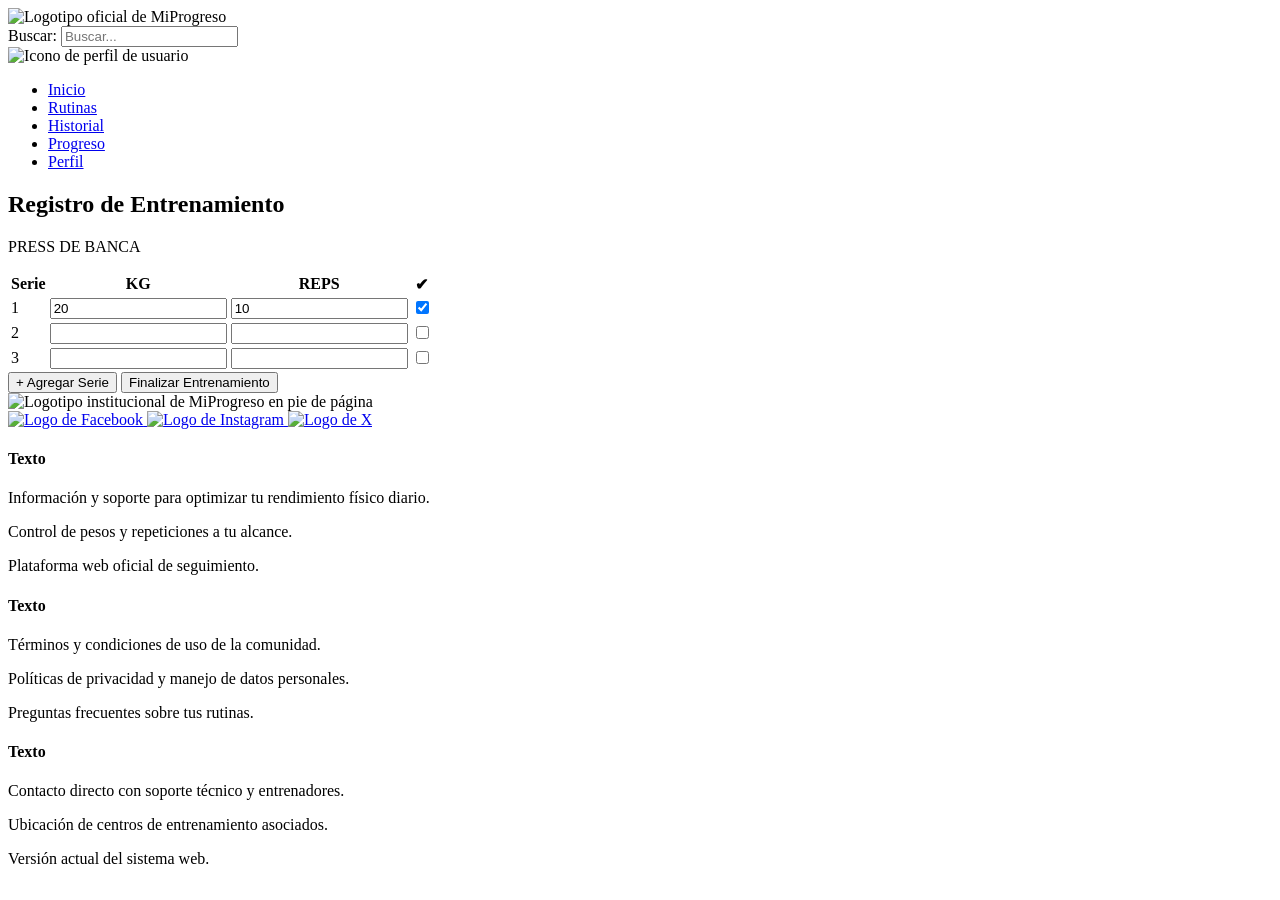
==== pages/entrenar.html @ 4808e012 "Implementación de la pantalla entrenar y correccion de conección de paginas" ====
<!DOCTYPE html>
<html lang="es">
<head>
    <meta charset="UTF-8">
    <meta name="viewport" content="width=device-width, initial-scale=1.0">
    <title>MiProgreso - Registro</title>
</head>
<body>

    <header>
        <div class="logo">
            <img src="../img/logo-miprogreso.png" alt="Logotipo oficial de MiProgreso">
        </div>

        <div class="search-box">
            <label for="input-buscar">Buscar:</label>
            <input type="search" id="input-buscar" name="busqueda" placeholder="Buscar...">
        </div>

        <div class="user-profile">
            <img src="../img/user-icon.png" alt="Icono de perfil de usuario" aria-label="Menú de usuario">
        </div>
    </header>

    <nav>
        <ul>
            <li><a href="../index.html">Inicio</a></li>
            <li><a href="rutinas.html">Rutinas</a></li>
            <li><a href="historial.html">Historial</a></li>
            <li><a href="progreso.html">Progreso</a></li>
            <li><a href="perfil.html">Perfil</a></li>
        </ul>
    </nav>

    <main>

        <section class="registro-entrenamiento">

            <article>
                <h2>Registro de Entrenamiento</h2>
                <p>PRESS DE BANCA</p>
            </article>

        </section>

        <section class="tabla-registro">

            <table>

                <thead>

                    <tr>
                        <th>Serie</th>
                        <th>KG</th>
                        <th>REPS</th>
                        <th>✔</th>
                    </tr>

                </thead>

                <tbody>

                    <tr>
                        <td>1</td>
                        <td><input type="number" id="kg1" name="kg1" value="20"></td>
                        <td><input type="number" id="rep1" name="rep1" value="10"></td>
                        <td><input type="checkbox" id="serie1" name="serie1" checked></td>
                    </tr>

                    <tr>
                        <td>2</td>
                        <td><input type="number" id="kg2" name="kg2"></td>
                        <td><input type="number" id="rep2" name="rep2"></td>
                        <td><input type="checkbox" id="serie2" name="serie2"></td>
                    </tr>

                    <tr>
                        <td>3</td>
                        <td><input type="number" id="kg3" name="kg3"></td>
                        <td><input type="number" id="rep3" name="rep3"></td>
                        <td><input type="checkbox" id="serie3" name="serie3"></td>
                    </tr>

                </tbody>

            </table>

        </section>

        <section class="acciones-registro">

            <button type="button">
                + Agregar Serie
            </button>

            <button type="submit">
                Finalizar Entrenamiento
            </button>

        </section>

    </main>

    <footer>

        <div class="footer-brand">

            <img src="../img/logo-miprogreso.png" alt="Logotipo institucional de MiProgreso en pie de página">

            <div class="social-links">

                <a href="https://facebook.com" aria-label="Visítanos en Facebook">
                    <img src="../img/facebook-icon.png" alt="Logo de Facebook">
                </a>

                <a href="https://instagram.com" aria-label="Visítanos en Instagram">
                    <img src="../img/instagram-icon.png" alt="Logo de Instagram">
                </a>

                <a href="https://x.com" aria-label="Visítanos en X">
                    <img src="../img/x-icon.png" alt="Logo de X">
                </a>

            </div>

        </div>

        <div class="footer-columns">

            <article class="columna-texto">
                <h4>Texto</h4>
                <p>Información y soporte para optimizar tu rendimiento físico diario.</p>
                <p>Control de pesos y repeticiones a tu alcance.</p>
                <p>Plataforma web oficial de seguimiento.</p>
            </article>

            <article class="columna-texto">
                <h4>Texto</h4>
                <p>Términos y condiciones de uso de la comunidad.</p>
                <p>Políticas de privacidad y manejo de datos personales.</p>
                <p>Preguntas frecuentes sobre tus rutinas.</p>
            </article>

            <article class="columna-texto">
                <h4>Texto</h4>
                <p>Contacto directo con soporte técnico y entrenadores.</p>
                <p>Ubicación de centros de entrenamiento asociados.</p>
                <p>Versión actual del sistema web.</p>
            </article>

        </div>

    </footer>

</body>
</html>
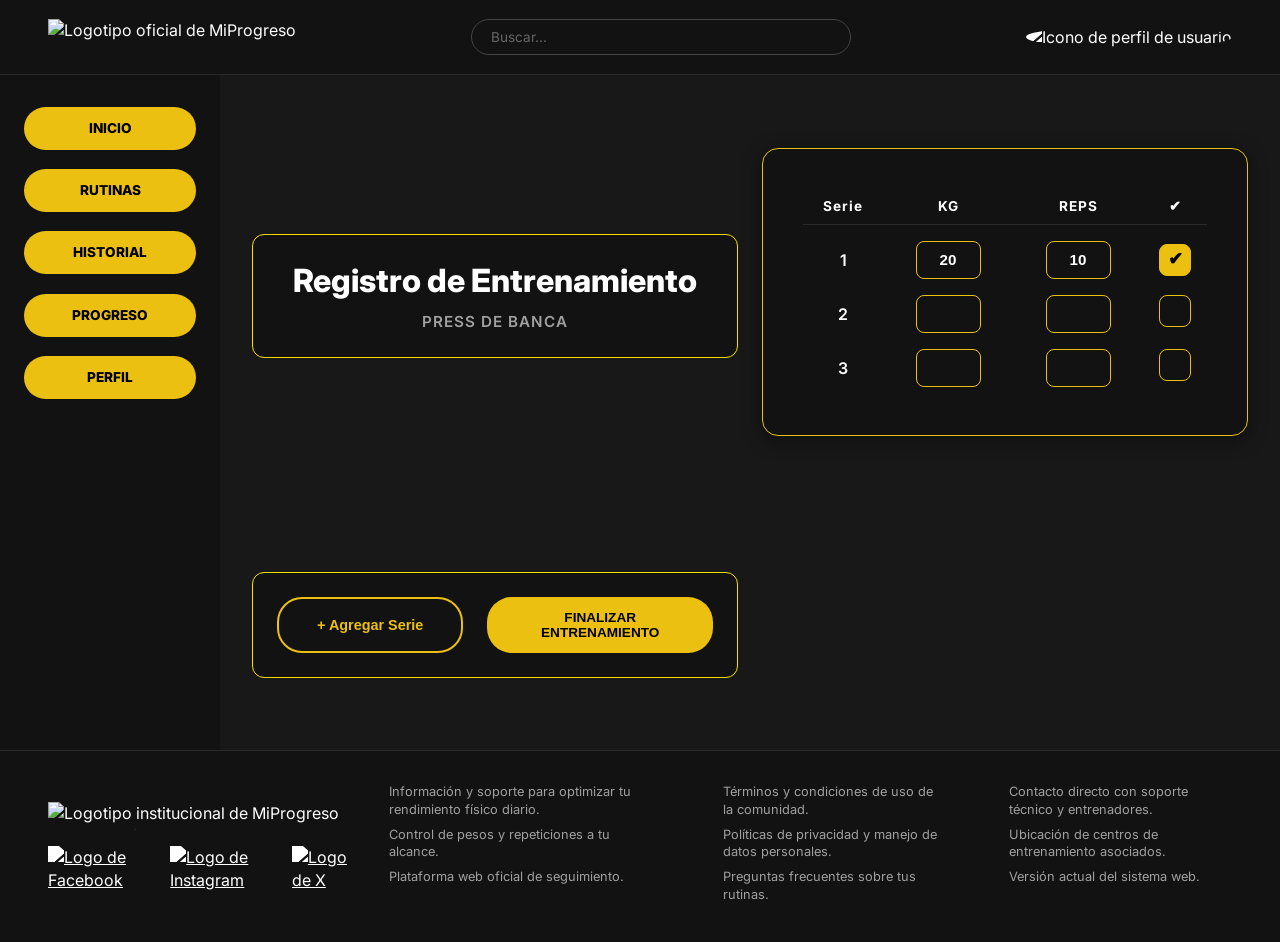
==== commit 0af06884: "commit de MathiasM" ====
--- a/pages/entrenar.html
+++ b/pages/entrenar.html
@@ -4,6 +4,14 @@
     <meta charset="UTF-8">
     <meta name="viewport" content="width=device-width, initial-scale=1.0">
     <title>MiProgreso - Registro</title>
+
+    <!-- Fuentes -->
+    <link rel="preconnect" href="https://fonts.googleapis.com">
+    <link rel="preconnect" href="https://fonts.gstatic.com" crossorigin>
+    <link href="https://fonts.googleapis.com/css2?family=Inter:wght@400;600;700;800&display=swap" rel="stylesheet">
+
+    <!-- HOJA DE ESTILOS -->
+    <link rel="stylesheet" href="../css/styles.css">
 </head>
 <body>
 
@@ -25,8 +33,8 @@
     <nav>
         <ul>
             <li><a href="../index.html">Inicio</a></li>
-            <li><a href="rutinas.html">Rutinas</a></li>
-            <li><a href="historial.html">Historial</a></li>
+            <li><a href="#">Rutinas</a></li>
+            <li><a href="#">Historial</a></li>
             <li><a href="progreso.html">Progreso</a></li>
             <li><a href="perfil.html">Perfil</a></li>
         </ul>
--- a/css/styles.css
+++ b/css/styles.css
@@ -0,0 +1,1110 @@
+/* ==========================================================================
+   1. VARIABLES DE TEMA Y DISEÑO
+   ========================================================================== */
+:root {
+  --color-primary: #FFD200;       /* Botones e highlights */
+  --color-primary-hover: #E6C200; /* Hover de botones */
+  --color-bg-main: #121212;      /* Fondo principal (.main-content) */
+  --color-bg-surface: #1E1E1E;   /* Navbar, Sidebar, Footer y Tarjetas */
+  --color-border: #444444;
+  --color-text-1: #000000;
+  --color-text-2: #FFFFFF;
+  --color-text-3: #A0A0A0;
+  --color-text-muted: #888888;
+  --font-family: 'Inter', system-ui, -apple-system, sans-serif;
+  --radius-sm: 8px;
+  --radius-md: 16px;
+  --radius-lg: 20px;
+}
+
+/* ==========================================================================
+   2. ESTILOS GENERALES Y REUTILIZABLES
+   ========================================================================== */
+* {
+  box-sizing: border-box;
+  margin: 0;
+  padding: 0;
+}
+
+body {
+  font-family: var(--font-family);
+  background-color: var(--color-bg-surface); /* #1E1E1E */
+  color: var(--color-text-2);
+  line-height: 1.4;
+  min-height: 100vh;
+}
+
+/* Accesibilidad */
+.sr-only {
+  position: absolute;
+  width: 1px;
+  height: 1px;
+  padding: 0;
+  margin: -1px;
+  overflow: hidden;
+  clip: rect(0, 0, 0, 0);
+  border: 0;
+}
+
+/* Contenedores Principales */
+.app-container {
+  padding: 0 2.5rem 2.5rem 2.5rem;
+  background-color: var(--color-bg-surface); /* #1E1E1E */
+}
+
+.main-content {
+  background-color: var(--color-bg-main); /* #121212 */
+  border-radius: var(--radius-lg);
+  padding: 2.5rem;
+}
+
+/* Encabezado General (Navbar) */
+.main-header {
+  background-color: var(--color-bg-surface); /* #1E1E1E */
+  padding: 1.2rem 2.5rem;
+}
+
+.logo img {
+  height: 38px;
+  width: auto;
+}
+
+.user-profile img {
+  width: 38px;
+  height: 38px;
+  border-radius: 50%;
+  cursor: pointer;
+  object-fit: cover;
+}
+
+/* Navegación Lateral (Sidebar) */
+.main-nav {
+  width: 180px;
+  background-color: var(--color-bg-surface); /* #1E1E1E */
+}
+
+.main-nav ul {
+  list-style: none;
+}
+
+.nav-btn {
+  width: 100%;
+  padding: 0.75rem 1rem;
+  background-color: var(--color-primary); /* #FFD200 */
+  color: var(--color-text-1);
+  border: none;
+  border-radius: var(--radius-md);
+  font-weight: 800;
+  text-decoration: none;
+  font-size: 0.9rem;
+}
+
+.nav-icon {
+  width: 22px;
+  height: 22px;
+  object-fit: contain;
+}
+
+/* Buscadores */
+.search-box input,
+.search-ejercicio input {
+  width: 100%;
+  background-color: var(--color-bg-main); /* #121212 */
+  border: 1px solid var(--color-border);
+  color: var(--color-text-2);
+  padding: 0.6rem 1.2rem;
+  border-radius: 50px;
+  outline: none;
+  font-family: var(--font-family);
+}
+
+.search-box input {
+  width: 300px;
+}
+
+.search-ejercicio {
+  width: 100%;
+  max-width: 320px;
+}
+
+/* Botones Reutilizables */
+.btn-comenzar,
+.btn-nueva-rutina {
+  background-color: var(--color-primary); /* #FFD200 */
+  color: var(--color-text-1);
+  border: none;
+  font-weight: 700;
+  cursor: pointer;
+  transition: background-color 0.2s ease;
+}
+
+.btn-comenzar {
+  width: 100%;
+  padding: 14px;
+  border-radius: var(--radius-sm);
+  font-size: 1rem;
+  margin-top: 10px;
+}
+
+.btn-nueva-rutina {
+  padding: 10px 22px;
+  border-radius: 20px;
+  font-size: 0.95rem;
+}
+
+.btn-comenzar:hover,
+.btn-nueva-rutina:hover {
+  background-color: var(--color-primary-hover);
+}
+
+/* Tarjetas Globales (Sin bordes) */
+.tarjeta {
+  border-radius: var(--radius-md);
+  background-color: var(--color-bg-surface); /* #1E1E1E */
+  border: none;
+  text-align: center;
+  padding: 2.5rem 1.5rem;
+}
+
+.tarjeta a {
+  text-decoration: none;
+  color: var(--color-text-2);
+}
+
+.tarjeta h3 {
+  font-size: 1.4rem;
+  font-weight: 800;
+  letter-spacing: 0.5px;
+}
+
+.tarjeta img {
+  width: 70px;
+  height: 70px;
+  object-fit: contain;
+}
+
+.tarjeta-activa {
+  background-color: var(--color-primary);
+}
+
+.tarjeta-activa a {
+  color: var(--color-text-1);
+}
+
+/* Pie de Página (Footer) */
+footer {
+  background-color: var(--color-bg-surface); /* #1E1E1E */
+  padding: 2rem 2.5rem;
+}
+
+.footer-brand img {
+  height: 32px;
+  width: auto;
+}
+
+.social-links img {
+  height: 28px;
+  width: auto;
+}
+
+.columna-texto p {
+  color: var(--color-text-3);
+  font-size: 0.95rem;
+  margin-bottom: 0.4rem;
+}
+
+
+/* ==========================================================================
+   3. ESTILOS ESPECÍFICOS POR PÁGINA
+   ========================================================================== */
+
+/* --- DASHBOARD --- */
+.banner-bienvenida {
+  background: linear-gradient(90deg, #424242 0%, #2B2B2B 100%);
+  border-radius: var(--radius-md);
+  padding: 2rem 3rem;
+  border: none;
+  overflow: hidden;
+}
+
+.banner-texto h2 {
+  font-size: 2.2rem;
+  font-weight: 800;
+  text-align: center;
+}
+
+.banner-texto .highlight,
+.tarjeta-historial .highlight,
+.login-link a {
+  color: var(--color-primary);
+}
+
+.banner-texto p {
+  font-size: 1.8rem;
+  font-weight: 700;
+  margin-top: 0.3rem;
+  text-align: center;
+}
+
+.banner-imagen img {
+  height: 150px;
+  width: auto;
+  object-fit: contain;
+}
+
+/* --- HISTORIAL --- */
+.content-header h1 {
+  font-size: 2rem;
+  font-weight: 800;
+  letter-spacing: 1px;
+}
+
+.tarjeta-historial {
+  background-color: var(--color-bg-surface); /* #1E1E1E */
+  border: none;
+  border-radius: var(--radius-md);
+  padding: 1.2rem 2rem;
+  text-align: center;
+}
+
+.tarjeta-historial .columna-dato:not(:last-child) {
+  border-right: 1px solid var(--color-border);
+}
+
+.tarjeta-historial span:first-child {
+  font-size: 0.85rem;
+  color: var(--color-text-3);
+  font-weight: 600;
+}
+
+.tarjeta-historial span:last-child {
+  font-size: 1.1rem;
+  font-weight: 800;
+}
+
+/* --- RUTINAS --- */
+.tarjeta-rutina {
+  background-color: var(--color-bg-surface); /* #1E1E1E */
+  border-radius: 12px;
+  padding: 20px;
+  border: none;
+  box-shadow: none;
+}
+
+.rutina-imagen {
+  width: 90px;
+  height: 110px;
+}
+
+.rutina-imagen img {
+  max-width: 100%;
+  max-height: 100%;
+  object-fit: contain;
+}
+
+.rutina-info h2 {
+  font-size: 1.4rem;
+  color: var(--color-text-2);
+  margin-bottom: 6px;
+  font-weight: 700;
+}
+
+.rutina-info p {
+  font-size: 0.85rem;
+  color: #B0B0B0;
+  margin-bottom: 4px;
+}
+
+/* --- REGISTRO / AUTENTICACIÓN --- */
+.registro-page {
+  background-color: var(--color-bg-surface);
+  min-height: 100vh;
+}
+
+.auth-container {
+  background-color: var(--color-bg-surface);
+  width: 900px;
+  height: 600px;
+  border-radius: 10px;
+  overflow: hidden;
+}
+
+.auth-visual {
+  background: url('../img/login.png') center/cover no-repeat;
+  padding: 40px;
+}
+
+.logo-auth {
+  width: 180px;
+}
+
+.auth-form {
+  padding: 50px 60px;
+  color: var(--color-text-2);
+}
+
+.auth-form h1 {
+  font-size: 2rem;
+  margin-bottom: 25px;
+  font-weight: 700;
+}
+
+.auth-form input {
+  width: 100%;
+  padding: 14px;
+  margin-bottom: 12px;
+  background: transparent;
+  border: 1px solid var(--color-border);
+  border-radius: var(--radius-sm);
+  color: var(--color-text-2);
+  font-size: 0.95rem;
+}
+
+.auth-form input::placeholder {
+  color: var(--color-text-muted);
+}
+
+.login-link {
+  margin-top: 15px;
+  font-size: 0.9rem;
+  color: #CCCCCC;
+}
+
+.login-link a {
+  text-decoration: none;
+}
+
+.social-divider {
+  margin: 20px 0;
+  text-align: center;
+  color: var(--color-text-muted);
+  font-size: 0.85rem;
+}
+
+.social-icons {
+  text-align: center;
+  margin-bottom: 15px;
+}
+
+.social-icons img {
+  max-width: 120px;
+}
+
+.terms {
+  font-size: 0.7rem;
+  color: var(--color-text-muted);
+  text-align: center;
+  line-height: 1.2;
+}
+
+/* ==========================================================================
+  Header, Layout Principal y Sidebar (Flexbox)
+   ========================================================================== */
+
+/* Header general alineado en fila */
+.main-header {
+  display: flex;
+  justify-content: space-between;
+  align-items: center;
+  gap: 1.5rem;
+}
+
+/* Contenedor principal que une Sidebar + Contenido */
+.app-container {
+  display: flex;
+  gap: 2rem;
+  align-items: flex-start;
+}
+
+/* Navegación lateral distribuida verticalmente */
+.main-nav ul {
+  display: flex;
+  flex-direction: column;
+  gap: 1rem;
+}
+
+/* Botón interno del menú alineando ícono y texto */
+.nav-btn {
+  display: flex;
+  align-items: center;
+  gap: 0.75rem;
+}
+
+/* Banner de bienvenida */
+.banner-bienvenida {
+  display: flex;
+  justify-content: space-between;
+  align-items: center;
+  gap: 2rem;
+  margin-bottom: 2rem;
+}
+
+/* Rejilla/Grid de tarjetas del Dashboard mediante Flexbox */
+.tarjetas-dashboard {
+  display: flex;
+  gap: 1.5rem;
+  flex-wrap: wrap;
+}
+
+.tarjeta {
+  flex: 1;
+  min-width: 200px;
+  display: flex;
+  flex-direction: column;
+  align-items: center;
+  justify-content: center;
+}
+
+/* Estructura del Pie de Página */
+footer {
+  display: flex;
+  justify-content: space-between;
+  align-items: flex-start;
+  gap: 2rem;
+}
+
+.footer-brand {
+  display: flex;
+  flex-direction: column;
+  gap: 1rem;
+}
+
+.footer-columns {
+  display: flex;
+  gap: 3rem;
+}
+
+/* ==========================================================================
+   RESET & VARIABLES GLOBALES
+   ========================================================================== */
+* {
+    margin: 0;
+    padding: 0;
+    box-sizing: border-box;
+}
+
+:root {
+    --bg-dark: #121212;
+    --bg-content: #181818;
+    --yellow-accent: #ECC011;
+    --yellow-hover: #D4A90C;
+    --text-white: #FFFFFF;
+    --text-gray: #A0A0A0;
+    --border-yellow: #ECC011;
+    --border-subtle: #2A2A2A;
+    --font-main: 'Inter', sans-serif;
+}
+
+body {
+    background-color: var(--bg-dark);
+    color: var(--text-white);
+    font-family: var(--font-main);
+    display: flex;
+    flex-direction: column;
+    min-height: 100vh;
+}
+
+/* ==========================================================================
+   HEADER / ENCABEZADO
+   ========================================================================== */
+header {
+    display: flex;
+    align-items: center;
+    justify-content: space-between;
+    padding: 1.2rem 3rem;
+    background-color: var(--bg-dark);
+    border-bottom: 1px solid var(--border-subtle);
+}
+
+.logo img {
+    height: 36px;
+    width: auto;
+    display: block;
+}
+
+.search-box {
+    display: flex;
+    align-items: center;
+    flex: 0 1 380px;
+}
+
+.search-box label {
+    display: none;
+}
+
+.search-box input {
+    width: 100%;
+    padding: 0.55rem 1.2rem;
+    background-color: transparent;
+    border: 1px solid #444444;
+    border-radius: 20px;
+    color: var(--text-white);
+    font-size: 0.85rem;
+    outline: none;
+    transition: border-color 0.2s ease;
+}
+
+.search-box input:focus {
+    border-color: var(--yellow-accent);
+}
+
+.search-box input::placeholder {
+    color: #666666;
+}
+
+.user-profile img {
+    width: 38px;
+    height: 38px;
+    border-radius: 50%;
+    filter: brightness(0) invert(1);
+    cursor: pointer;
+}
+
+/* ==========================================================================
+   NAVBAR LATERAL
+   ========================================================================== */
+body > nav {
+    position: absolute;
+    top: 75px;
+    left: 0;
+    width: 220px;
+    padding: 2rem 1.5rem;
+}
+
+nav ul {
+    list-style: none;
+    display: flex;
+    flex-direction: column;
+    gap: 1.2rem;
+}
+
+nav ul li a {
+    display: flex;
+    align-items: center;
+    justify-content: center;
+    background-color: var(--yellow-accent);
+    color: #000000;
+    text-decoration: none;
+    font-weight: 800;
+    font-size: 0.85rem;
+    padding: 0.75rem 1rem;
+    border-radius: 25px;
+    text-transform: uppercase;
+    transition: transform 0.15s ease, background-color 0.2s ease;
+}
+
+nav ul li a:hover {
+    background-color: var(--yellow-hover);
+    transform: translateY(-2px);
+}
+
+/* ==========================================================================
+   CONTENIDO PRINCIPAL (REGISTRO)
+   ========================================================================== */
+main {
+    margin-left: 220px;
+    padding: 2.5rem;
+    background-color: var(--bg-content);
+    min-height: calc(100vh - 75px - 140px);
+    display: flex;
+    flex-direction: column;
+    align-items: center;
+}
+
+/* Título de la vista */
+.registro-entrenamiento {
+    text-align: center;
+    margin-bottom: 1.5rem;
+}
+
+.registro-entrenamiento h2 {
+    font-size: 2rem;
+    font-weight: 800;
+    color: var(--text-white);
+}
+
+/* Resalta la palabra "Entrenamiento" en color amarillo si deseas destacarla */
+.registro-entrenamiento p {
+    color: var(--text-gray);
+    font-size: 0.95rem;
+    margin-top: 0.5rem;
+    letter-spacing: 1px;
+    font-weight: 600;
+}
+
+/* Tarjeta contenedora de la Tabla */
+.tabla-registro {
+    background-color: #121212;
+    border: 1.5px solid var(--border-yellow);
+    border-radius: 16px;
+    padding: 2rem 2.5rem;
+    width: 100%;
+    max-width: 520px;
+    margin-bottom: 2rem;
+    box-shadow: 0 4px 20px rgba(0, 0, 0, 0.4);
+}
+
+.tabla-registro table {
+    width: 100%;
+    border-collapse: separate;
+    border-spacing: 0 1rem;
+    text-align: center;
+}
+
+.tabla-registro th {
+    color: var(--text-white);
+    font-size: 0.85rem;
+    font-weight: 700;
+    letter-spacing: 1px;
+    padding-bottom: 0.5rem;
+    border-bottom: 1px solid var(--border-subtle);
+}
+
+.tabla-registro td {
+    color: var(--text-white);
+    font-size: 1rem;
+    font-weight: 600;
+    vertical-align: middle;
+}
+
+/* Campos de entrada en la tabla */
+.tabla-registro input[type="number"] {
+    width: 65px;
+    height: 38px;
+    background-color: transparent;
+    border: 1.5px solid var(--border-yellow);
+    border-radius: 8px;
+    color: var(--text-white);
+    text-align: center;
+    font-size: 0.95rem;
+    font-weight: 600;
+    outline: none;
+}
+
+.tabla-registro input[type="number"]::-webkit-inner-spin-button,
+.tabla-registro input[type="number"]::-webkit-outer-spin-button {
+    -webkit-appearance: none;
+    margin: 0;
+}
+
+/* Casilla de verificación (Checkbox) */
+.tabla-registro input[type="checkbox"] {
+    appearance: none;
+    -webkit-appearance: none;
+    width: 32px;
+    height: 32px;
+    border: 1.5px solid var(--border-yellow);
+    border-radius: 8px;
+    background-color: transparent;
+    cursor: pointer;
+    display: inline-flex;
+    align-items: center;
+    justify-content: center;
+    position: relative;
+    transition: background-color 0.2s ease;
+}
+
+.tabla-registro input[type="checkbox"]:checked {
+    background-color: var(--yellow-accent);
+}
+
+.tabla-registro input[type="checkbox"]:checked::after {
+    content: '✔';
+    font-size: 1.1rem;
+    color: #000000;
+    font-weight: 800;
+}
+
+/* Sección de Botones de Acción */
+.acciones-registro {
+    display: flex;
+    gap: 1.5rem;
+    justify-content: center;
+    width: 100%;
+    max-width: 520px;
+}
+
+.acciones-registro button[type="button"] {
+    flex: 1;
+    background-color: transparent;
+    border: 2px solid var(--yellow-accent);
+    color: var(--yellow-accent);
+    padding: 0.8rem 1.2rem;
+    border-radius: 25px;
+    font-size: 0.9rem;
+    font-weight: 700;
+    cursor: pointer;
+    transition: all 0.2s ease;
+}
+
+.acciones-registro button[type="button"]:hover {
+    background-color: rgba(236, 192, 17, 0.1);
+}
+
+.acciones-registro button[type="submit"] {
+    flex: 1.3;
+    background-color: var(--yellow-accent);
+    border: none;
+    color: #000000;
+    padding: 0.8rem 1.2rem;
+    border-radius: 25px;
+    font-size: 0.85rem;
+    font-weight: 800;
+    text-transform: uppercase;
+    cursor: pointer;
+    transition: background-color 0.2s ease, transform 0.15s ease;
+}
+
+.acciones-registro button[type="submit"]:hover {
+    background-color: var(--yellow-hover);
+    transform: translateY(-2px);
+}
+
+/* ==========================================================================
+   FOOTER / PIE DE PÁGINA
+   ========================================================================== */
+footer {
+    display: flex;
+    justify-content: space-between;
+    align-items: center;
+    padding: 2rem 3rem;
+    background-color: var(--bg-dark);
+    border-top: 1px solid var(--border-subtle);
+}
+
+.footer-brand {
+    display: flex;
+    flex-direction: column;
+    gap: 1rem;
+}
+
+.footer-brand img {
+    height: 28px;
+    width: auto;
+}
+
+.social-links {
+    display: flex;
+    gap: 0.8rem;
+}
+
+.social-links img {
+    height: 20px;
+    width: auto;
+    filter: brightness(0) invert(1);
+}
+
+.footer-columns {
+    display: flex;
+    gap: 4rem;
+}
+
+.columna-texto h4 {
+    display: none;
+}
+
+.columna-texto p {
+    color: var(--text-gray);
+    font-size: 0.8rem;
+    margin-bottom: 0.4rem;
+}
+
+/* ==========================================================================
+   RESET & VARIABLES GLOBALES
+   ========================================================================== */
+* {
+    margin: 0;
+    padding: 0;
+    box-sizing: border-box;
+}
+
+:root {
+    --bg-dark: #121212;
+    --bg-content: #181818;
+    --yellow-accent: #ECC011;
+    --yellow-hover: #D4A90C;
+    --text-white: #FFFFFF;
+    --text-gray: #A0A0A0;
+    --border-card: #FFDF00; /* Borde amarillo delgado característico de las tarjetas */
+    --border-subtle: #2A2A2A;
+    --font-main: 'Inter', sans-serif;
+}
+
+body {
+    background-color: var(--bg-dark);
+    color: var(--text-white);
+    font-family: var(--font-main);
+    display: flex;
+    flex-direction: column;
+    min-height: 100vh;
+}
+
+/* ==========================================================================
+   HEADER / ENCABEZADO
+   ========================================================================== */
+header {
+    display: flex;
+    align-items: center;
+    justify-content: space-between;
+    padding: 1.2rem 3rem;
+    background-color: var(--bg-dark);
+    border-bottom: 1px solid var(--border-subtle);
+}
+
+.logo img {
+    height: 36px;
+    width: auto;
+    display: block;
+}
+
+.search-box {
+    display: flex;
+    align-items: center;
+    gap: 0.5rem;
+    flex: 0 1 380px;
+}
+
+.search-box label {
+    display: none; /* Se oculta para mantener el estilo limpio del input estilo pill */
+}
+
+.search-box input {
+    width: 100%;
+    padding: 0.55rem 1.2rem;
+    background-color: transparent;
+    border: 1px solid #444444;
+    border-radius: 20px;
+    color: var(--text-white);
+    font-size: 0.85rem;
+    outline: none;
+    transition: border-color 0.2s ease;
+}
+
+.search-box input:focus {
+    border-color: var(--yellow-accent);
+}
+
+.search-box input::placeholder {
+    color: #666666;
+}
+
+.user-profile img {
+    width: 38px;
+    height: 38px;
+    border-radius: 50%;
+    filter: brightness(0) invert(1);
+    cursor: pointer;
+}
+
+/* ==========================================================================
+   LAYOUT DEL DASHBOARD (NAV + MAIN)
+   ========================================================================== */
+/* Convertimos la estructura en un contenedor flex principal */
+body > nav {
+    position: absolute;
+    top: 75px;
+    left: 0;
+    width: 220px;
+    padding: 2rem 1.5rem;
+}
+
+/* Estilos de la Barra de Navegación Lateral */
+nav ul {
+    list-style: none;
+    display: flex;
+    flex-direction: column;
+    gap: 1.2rem;
+}
+
+nav ul li a {
+    display: flex;
+    align-items: center;
+    justify-content: center;
+    background-color: var(--yellow-accent);
+    color: #000000;
+    text-decoration: none;
+    font-weight: 800;
+    font-size: 0.85rem;
+    padding: 0.75rem 1rem;
+    border-radius: 25px;
+    text-transform: uppercase;
+    transition: transform 0.15s ease, background-color 0.2s ease;
+}
+
+nav ul li a:hover {
+    background-color: var(--yellow-hover);
+    transform: translateY(-2px);
+}
+
+/* Estructuración del área principal del Dashboard */
+main {
+    margin-left: 220px;
+    padding: 2rem;
+    background-color: var(--bg-content);
+    min-height: calc(100vh - 75px - 150px);
+    display: grid;
+    grid-template-columns: 1fr 1fr;
+    grid-gap: 1.5rem;
+}
+
+/* ==========================================================================
+   SECCIONES Y TARJETAS (ESTILO FIGMA)
+   ========================================================================== */
+/* Configuración de las tarjetas con contorno amarillo */
+section {
+    background-color: #121212;
+    border: 1.5px solid var(--border-card);
+    border-radius: 12px;
+    padding: 1.5rem;
+}
+
+/* 1. Resumen General */
+.resumen-general {
+    grid-column: 1 / 2;
+}
+
+.resumen-general h2 {
+    color: var(--yellow-accent);
+    font-size: 1.2rem;
+    font-weight: 700;
+    margin-bottom: 0.5rem;
+}
+
+.resumen-general p {
+    color: var(--text-white);
+    font-size: 0.9rem;
+}
+
+/* 2. Estadísticas Dashboard (Métricas) */
+.estadisticas-dashboard {
+    border: none;
+    background: transparent;
+    padding: 0;
+    display: flex;
+    gap: 1rem;
+    grid-column: 1 / 2;
+}
+
+.estadisticas-dashboard .tarjeta {
+    flex: 1;
+    background-color: #121212;
+    border: 1px solid var(--border-subtle);
+    border-radius: 8px;
+    padding: 1rem;
+    text-align: center;
+}
+
+.estadisticas-dashboard .tarjeta h3 {
+    font-size: 0.8rem;
+    color: var(--text-gray);
+    margin-bottom: 0.5rem;
+}
+
+.estadisticas-dashboard .tarjeta p {
+    font-size: 1.3rem;
+    font-weight: 800;
+    color: var(--yellow-accent);
+}
+
+/* 3. Evolución Física */
+.progreso-fisico {
+    grid-column: 2 / 3;
+    grid-row: 1 / 3;
+}
+
+.progreso-fisico h3 {
+    color: var(--yellow-accent);
+    font-size: 1.1rem;
+    margin-bottom: 1rem;
+}
+
+.progreso-fisico img {
+    width: 100%;
+    height: auto;
+    object-fit: contain;
+    display: block;
+}
+
+/* 4. Avance Semanal */
+.avance-semanal {
+    grid-column: 1 / 3;
+}
+
+.avance-semanal h3 {
+    color: var(--yellow-accent);
+    font-size: 1.1rem;
+    margin-bottom: 1rem;
+}
+
+.avance-semanal label {
+    font-size: 0.85rem;
+    color: var(--text-gray);
+    margin-right: 0.5rem;
+}
+
+.avance-semanal select {
+    background-color: #1E1E1E;
+    color: var(--text-white);
+    border: 1px solid var(--yellow-accent);
+    padding: 0.4rem 0.8rem;
+    border-radius: 6px;
+    outline: none;
+    cursor: pointer;
+}
+
+.avance-semanal img {
+    width: 100%;
+    max-height: 220px;
+    object-fit: contain;
+    margin-top: 1rem;
+    display: block;
+}
+
+/* ==========================================================================
+   FOOTER / PIE DE PÁGINA
+   ========================================================================== */
+footer {
+    display: flex;
+    justify-content: space-between;
+    align-items: center;
+    padding: 2rem 3rem;
+    background-color: var(--bg-dark);
+    border-top: 1px solid var(--border-subtle);
+}
+
+.footer-brand {
+    display: flex;
+    flex-direction: column;
+    gap: 1rem;
+}
+
+.footer-brand img {
+    height: 28px;
+    width: auto;
+}
+
+.social-links {
+    display: flex;
+    gap: 0.8rem;
+}
+
+.social-links img {
+    height: 20px;
+    width: auto;
+    filter: brightness(0) invert(1);
+}
+
+.footer-columns {
+    display: flex;
+    gap: 4rem;
+}
+
+.columna-texto h4 {
+    display: none; /* En Figma no se muestran títulos en el footer */
+}
+
+.columna-texto p {
+    color: var(--text-gray);
+    font-size: 0.8rem;
+    margin-bottom: 0.4rem;
+}
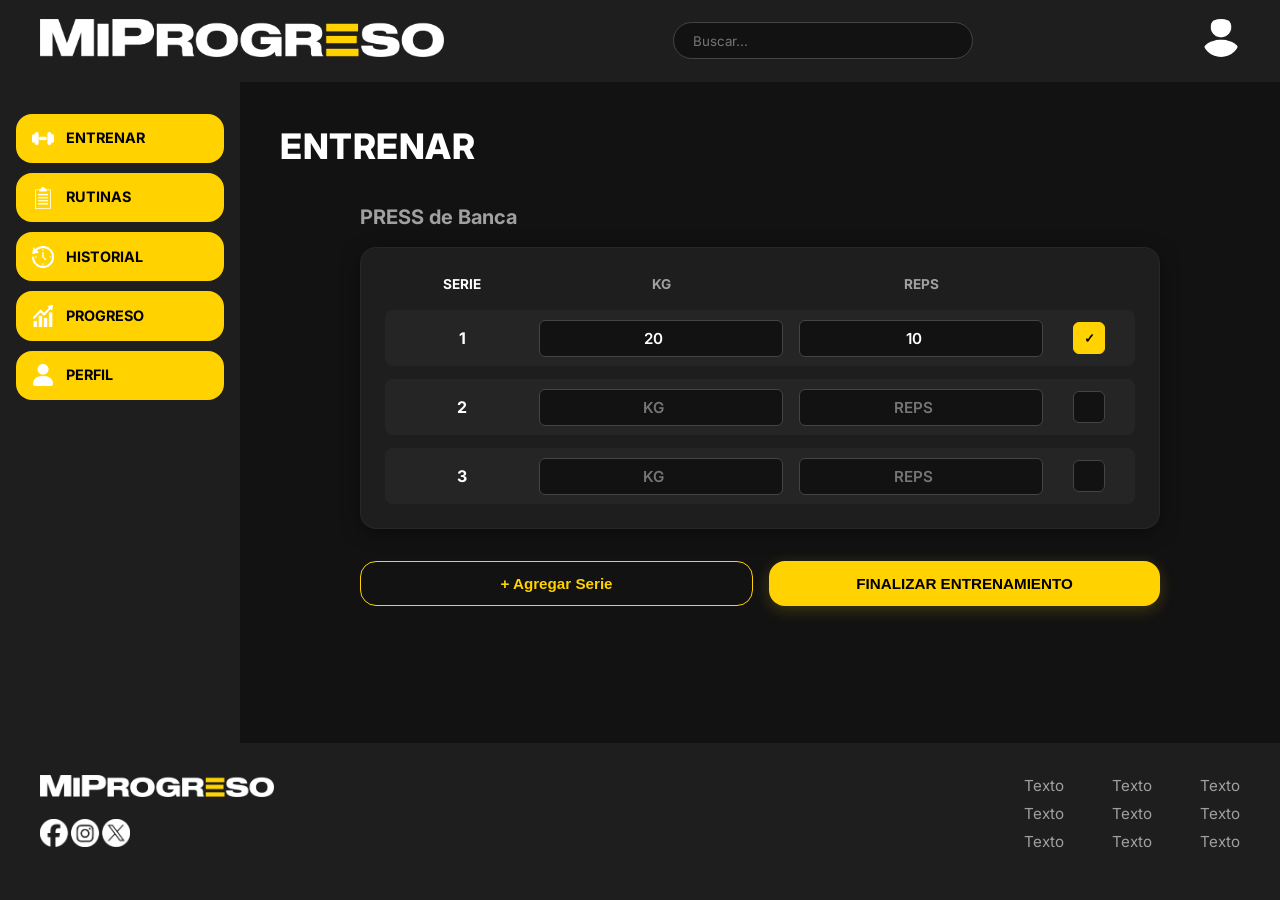
==== commit 22b97b8d: "Mejora de diseño" ====
--- a/pages/entrenar.html
+++ b/pages/entrenar.html
@@ -3,161 +3,182 @@
 <head>
     <meta charset="UTF-8">
     <meta name="viewport" content="width=device-width, initial-scale=1.0">
-    <title>MiProgreso - Registro</title>
-
-    <!-- Fuentes -->
+    <title>MiProgreso - Entrenar</title>
+    
     <link rel="preconnect" href="https://fonts.googleapis.com">
     <link rel="preconnect" href="https://fonts.gstatic.com" crossorigin>
     <link href="https://fonts.googleapis.com/css2?family=Inter:wght@400;600;700;800&display=swap" rel="stylesheet">
-
-    <!-- HOJA DE ESTILOS -->
+    
     <link rel="stylesheet" href="../css/styles.css">
 </head>
 <body>
 
-    <header>
+    <header class="main-header">
+        <input type="checkbox" id="menu-toggle-checkbox" class="sr-only">
+
         <div class="logo">
-            <img src="../img/logo-miprogreso.png" alt="Logotipo oficial de MiProgreso">
+            <a href="../index.html">
+                <img src="../img/LOGO.png" alt="Logotipo oficial de MiProgreso">
+            </a>
         </div>
 
         <div class="search-box">
-            <label for="input-buscar">Buscar:</label>
-            <input type="search" id="input-buscar" name="busqueda" placeholder="Buscar...">
+            <label for="input-buscar" class="sr-only">Buscar</label>
+            <input type="search" id="input-buscar" name="busqueda" class="form-input" placeholder="Buscar...">
         </div>
 
-        <div class="user-profile">
-            <img src="../img/user-icon.png" alt="Icono de perfil de usuario" aria-label="Menú de usuario">
+        <div class="header-right-group">
+            <div class="user-profile">
+                <a href="perfil.html" aria-label="Menú de usuario">
+                    <img src="../img/perfil.png" alt="Icono de perfil de usuario">
+                </a>
+            </div>
+
+            <label for="menu-toggle-checkbox" class="menu-toggle" aria-label="Abrir menú">
+                <span></span>
+                <span></span>
+                <span></span>
+            </label>
         </div>
     </header>
 
-    <nav>
-        <ul>
-            <li><a href="../index.html">Inicio</a></li>
-            <li><a href="#">Rutinas</a></li>
-            <li><a href="#">Historial</a></li>
-            <li><a href="progreso.html">Progreso</a></li>
-            <li><a href="perfil.html">Perfil</a></li>
-        </ul>
-    </nav>
+    <div class="app-layout">
+        
+       <!-- MENÚ LATERAL -->
+        <nav class="main-nav" aria-label="Menú principal">
+            <ul>
+                <li>
+                    <a href="../pages/entrenar.html" class="nav-btn">
+                        <img src="../img/mancuerna.png" alt="" class="nav-icon">
+                        <span>ENTRENAR</span>
+                    </a>
+                </li>
+                <li>
+                    <a href="../pages/rutinas.html" class="nav-btn">
+                        <img src="../img/registro.png" alt="" class="nav-icon">
+                        <span>RUTINAS</span>
+                    </a>
+                </li>
+                <li>
+                    <a href="../pages/historial.html" class="nav-btn">
+                        <img src="../img/historial.png" alt="" class="nav-icon">
+                        <span>HISTORIAL</span>
+                    </a>
+                </li>
+                <li>
+                    <a href="../pages/progreso.html" class="nav-btn">
+                        <img src="../img/progreso.png" alt="" class="nav-icon">
+                        <span>PROGRESO</span>
+                    </a>
+                </li>
+                <li>
+                    <a href="../pages/perfil.html" class="nav-btn tarjeta-activa">
+                        <img src="../img/perfil.png" alt="" class="nav-icon">
+                        <span>PERFIL</span>
+                    </a>
+                </li>
+            </ul>
+        </nav>
 
-    <main>
+        <main class="main-content">
+            
+            <div class="content-header">
+                <h1>ENTRENAR</h1>
+            </div>
 
-        <section class="registro-entrenamiento">
+            <!-- Contenedor principal de la sesión de entrenamiento -->
+            <div class="entreno-container">
+                <h2 class="ejercicio-titulo">PRESS de Banca</h2>
 
-            <article>
-                <h2>Registro de Entrenamiento</h2>
-                <p>PRESS DE BANCA</p>
-            </article>
+                <div class="tabla-entreno">
+                    <!-- Cabecera de la tabla -->
+                    <div class="entreno-row entreno-header-row">
+                        <div class="col-serie">SERIE</div>
+                        <div class="col-kg">KG</div>
+                        <div class="col-reps">REPS</div>
+                        <div class="col-check"></div>
+                    </div>
 
-        </section>
+                    <!-- Serie 1 (Completada / Activa) -->
+                    <div class="entreno-row">
+                        <div class="col-serie">1</div>
+                        <div class="col-kg">
+                            <input type="number" value="20" aria-label="Peso en KG para serie 1">
+                        </div>
+                        <div class="col-reps">
+                            <input type="number" value="10" aria-label="Repeticiones para serie 1">
+                        </div>
+                        <div class="col-check">
+                            <button class="btn-check activo" aria-label="Completar serie 1">✓</button>
+                        </div>
+                    </div>
 
-        <section class="tabla-registro">
+                    <!-- Serie 2 (En edición) -->
+                    <div class="entreno-row">
+                        <div class="col-serie">2</div>
+                        <div class="col-kg">
+                            <input type="number" placeholder="KG" aria-label="Peso en KG para serie 2">
+                        </div>
+                        <div class="col-reps">
+                            <input type="number" placeholder="REPS" aria-label="Repeticiones para serie 2">
+                        </div>
+                        <div class="col-check">
+                            <button class="btn-check" aria-label="Completar serie 2">✓</button>
+                        </div>
+                    </div>
 
-            <table>
+                    <!-- Serie 3 (Pendiente) -->
+                    <div class="entreno-row">
+                        <div class="col-serie">3</div>
+                        <div class="col-kg">
+                            <input type="number" placeholder="KG" aria-label="Peso en KG para serie 3">
+                        </div>
+                        <div class="col-reps">
+                            <input type="number" placeholder="REPS" aria-label="Repeticiones para serie 3">
+                        </div>
+                        <div class="col-check">
+                            <button class="btn-check" aria-label="Completar serie 3">✓</button>
+                        </div>
+                    </div>
+                </div>
 
-                <thead>
+                <!-- Botones de acción inferiores -->
+                <div class="entreno-actions">
+                    <button class="btn-secundario">+ Agregar Serie</button>
+                    <button class="btn-principal">FINALIZAR ENTRENAMIENTO</button>
+                </div>
+            </div>
 
-                    <tr>
-                        <th>Serie</th>
-                        <th>KG</th>
-                        <th>REPS</th>
-                        <th>✔</th>
-                    </tr>
-
-                </thead>
-
-                <tbody>
-
-                    <tr>
-                        <td>1</td>
-                        <td><input type="number" id="kg1" name="kg1" value="20"></td>
-                        <td><input type="number" id="rep1" name="rep1" value="10"></td>
-                        <td><input type="checkbox" id="serie1" name="serie1" checked></td>
-                    </tr>
-
-                    <tr>
-                        <td>2</td>
-                        <td><input type="number" id="kg2" name="kg2"></td>
-                        <td><input type="number" id="rep2" name="rep2"></td>
-                        <td><input type="checkbox" id="serie2" name="serie2"></td>
-                    </tr>
-
-                    <tr>
-                        <td>3</td>
-                        <td><input type="number" id="kg3" name="kg3"></td>
-                        <td><input type="number" id="rep3" name="rep3"></td>
-                        <td><input type="checkbox" id="serie3" name="serie3"></td>
-                    </tr>
-
-                </tbody>
-
-            </table>
-
-        </section>
-
-        <section class="acciones-registro">
-
-            <button type="button">
-                + Agregar Serie
-            </button>
-
-            <button type="submit">
-                Finalizar Entrenamiento
-            </button>
-
-        </section>
-
-    </main>
+        </main>
+    </div>
 
     <footer>
-
         <div class="footer-brand">
-
-            <img src="../img/logo-miprogreso.png" alt="Logotipo institucional de MiProgreso en pie de página">
-
+            <img src="../img/LOGO.png" alt="Logotipo MiProgreso">
             <div class="social-links">
-
-                <a href="https://facebook.com" aria-label="Visítanos en Facebook">
-                    <img src="../img/facebook-icon.png" alt="Logo de Facebook">
+                <a href="https://facebook.com" target="_blank" rel="noopener noreferrer" aria-label="Redes Sociales">
+                    <img src="../img/redes.png" alt="Redes Sociales">
                 </a>
-
-                <a href="https://instagram.com" aria-label="Visítanos en Instagram">
-                    <img src="../img/instagram-icon.png" alt="Logo de Instagram">
-                </a>
-
-                <a href="https://x.com" aria-label="Visítanos en X">
-                    <img src="../img/x-icon.png" alt="Logo de X">
-                </a>
-
             </div>
-
         </div>
 
         <div class="footer-columns">
-
             <article class="columna-texto">
-                <h4>Texto</h4>
-                <p>Información y soporte para optimizar tu rendimiento físico diario.</p>
-                <p>Control de pesos y repeticiones a tu alcance.</p>
-                <p>Plataforma web oficial de seguimiento.</p>
+                <p>Texto</p>
+                <p>Texto</p>
+                <p>Texto</p>
             </article>
-
             <article class="columna-texto">
-                <h4>Texto</h4>
-                <p>Términos y condiciones de uso de la comunidad.</p>
-                <p>Políticas de privacidad y manejo de datos personales.</p>
-                <p>Preguntas frecuentes sobre tus rutinas.</p>
+                <p>Texto</p>
+                <p>Texto</p>
+                <p>Texto</p>
             </article>
-
             <article class="columna-texto">
-                <h4>Texto</h4>
-                <p>Contacto directo con soporte técnico y entrenadores.</p>
-                <p>Ubicación de centros de entrenamiento asociados.</p>
-                <p>Versión actual del sistema web.</p>
+                <p>Texto</p>
+                <p>Texto</p>
+                <p>Texto</p>
             </article>
-
         </div>
-
     </footer>
 
 </body>
--- a/css/styles.css
+++ b/css/styles.css
@@ -2,10 +2,10 @@
    1. VARIABLES DE TEMA Y DISEÑO
    ========================================================================== */
 :root {
-  --color-primary: #FFD200;       /* Botones e highlights */
+  --color-primary: #FFD200;        /* Botones e highlights */
   --color-primary-hover: #E6C200; /* Hover de botones */
-  --color-bg-main: #121212;      /* Fondo principal (.main-content) */
-  --color-bg-surface: #1E1E1E;   /* Navbar, Sidebar, Footer y Tarjetas */
+  --color-bg-main: #121212;        /* Fondo global de la página (Negro) */
+  --color-bg-surface: #1E1E1E;    /* Navbar, Sidebar, Footer y Tarjetas (Gris) */
   --color-border: #444444;
   --color-text-1: #000000;
   --color-text-2: #FFFFFF;
@@ -28,10 +28,12 @@
 
 body {
   font-family: var(--font-family);
-  background-color: var(--color-bg-surface); /* #1E1E1E */
+  background-color: var(--color-bg-main); /* Fondo general totalmente negro */
   color: var(--color-text-2);
   line-height: 1.4;
   min-height: 100vh;
+  display: flex;
+  flex-direction: column;
 }
 
 /* Accesibilidad */
@@ -46,22 +48,18 @@
   border: 0;
 }
 
-/* Contenedores Principales */
-.app-container {
-  padding: 0 2.5rem 2.5rem 2.5rem;
-  background-color: var(--color-bg-surface); /* #1E1E1E */
-}
-
-.main-content {
-  background-color: var(--color-bg-main); /* #121212 */
-  border-radius: var(--radius-lg);
-  padding: 2.5rem;
-}
-
-/* Encabezado General (Navbar) */
+/* ==========================================================================
+   3. LAYOUT PRINCIPAL (HEADER, SIDEBAR Y CONTENIDO)
+   ========================================================================== */
+
+/* Encabezado General (Navbar Superior) - Fondo Gris */
 .main-header {
   background-color: var(--color-bg-surface); /* #1E1E1E */
   padding: 1.2rem 2.5rem;
+  display: flex;
+  justify-content: space-between;
+  align-items: center;
+  width: 100%;
 }
 
 .logo img {
@@ -77,26 +75,47 @@
   object-fit: cover;
 }
 
-/* Navegación Lateral (Sidebar) */
+/* Contenedor que agrupa el Sidebar a la izquierda y el Main Content a la derecha */
+.app-layout {
+  display: flex;
+  flex: 1;
+  width: 100%;
+}
+
+/* Navegación Lateral (Sidebar) - Fondo Gris */
 .main-nav {
-  width: 180px;
+  width: 240px;
   background-color: var(--color-bg-surface); /* #1E1E1E */
+  padding: 2rem 1rem;
+  flex-shrink: 0;
 }
 
 .main-nav ul {
   list-style: none;
+  display: flex;
+  flex-direction: column;
+  gap: 10px;
 }
 
 .nav-btn {
   width: 100%;
-  padding: 0.75rem 1rem;
-  background-color: var(--color-primary); /* #FFD200 */
-  color: var(--color-text-1);
+  padding: 0.85rem 1rem;
+  background-color: var(--color-primary); /* #FFD200 (Amarillo por defecto) */
+  color: var(--color-text-1);             /* Texto negro para que contraste bien */
   border: none;
   border-radius: var(--radius-md);
-  font-weight: 800;
+  font-weight: 700;
   text-decoration: none;
   font-size: 0.9rem;
+  display: flex;
+  align-items: center;
+  gap: 12px;
+  cursor: pointer;
+  transition: background-color 0.2s ease;
+}
+
+.nav-btn:hover {
+  background-color: var(--color-primary-hover); /* #E6C200 */
 }
 
 .nav-icon {
@@ -105,7 +124,16 @@
   object-fit: contain;
 }
 
-/* Buscadores */
+/* Contenido Principal (Main Content) */
+.main-content {
+  background-color: transparent; 
+  flex-grow: 1;
+  padding: 2.5rem;
+}
+
+/* ==========================================================================
+   4. BUSCADORES Y COMPONENTES
+   ========================================================================== */
 .search-box input,
 .search-ejercicio input {
   width: 100%;
@@ -122,42 +150,7 @@
   width: 300px;
 }
 
-.search-ejercicio {
-  width: 100%;
-  max-width: 320px;
-}
-
-/* Botones Reutilizables */
-.btn-comenzar,
-.btn-nueva-rutina {
-  background-color: var(--color-primary); /* #FFD200 */
-  color: var(--color-text-1);
-  border: none;
-  font-weight: 700;
-  cursor: pointer;
-  transition: background-color 0.2s ease;
-}
-
-.btn-comenzar {
-  width: 100%;
-  padding: 14px;
-  border-radius: var(--radius-sm);
-  font-size: 1rem;
-  margin-top: 10px;
-}
-
-.btn-nueva-rutina {
-  padding: 10px 22px;
-  border-radius: 20px;
-  font-size: 0.95rem;
-}
-
-.btn-comenzar:hover,
-.btn-nueva-rutina:hover {
-  background-color: var(--color-primary-hover);
-}
-
-/* Tarjetas Globales (Sin bordes) */
+/* Tarjetas Globales (Gris) */
 .tarjeta {
   border-radius: var(--radius-md);
   background-color: var(--color-bg-surface); /* #1E1E1E */
@@ -191,20 +184,33 @@
   color: var(--color-text-1);
 }
 
-/* Pie de Página (Footer) */
+/* ==========================================================================
+   5. PIE DE PÁGINA (FOOTER) - Fondo Gris
+   ========================================================================== */
 footer {
   background-color: var(--color-bg-surface); /* #1E1E1E */
   padding: 2rem 2.5rem;
+  width: 100%;
+  display: flex;
+  justify-content: space-between;
+  align-items: flex-start;
+  margin-top: auto;
 }
 
 .footer-brand img {
-  height: 32px;
+  height: 22px;
   width: auto;
+  margin-bottom: 1rem;
 }
 
 .social-links img {
   height: 28px;
   width: auto;
+}
+
+.footer-columns {
+  display: flex;
+  gap: 3rem;
 }
 
 .columna-texto p {
@@ -215,28 +221,30 @@
 
 
 /* ==========================================================================
-   3. ESTILOS ESPECÍFICOS POR PÁGINA
+   6. ESTILOS ESPECÍFICOS POR PÁGINA
    ========================================================================== */
 
 /* --- DASHBOARD --- */
 .banner-bienvenida {
+  display: flex;
+  justify-content: space-between;
+  align-items: center;
   background: linear-gradient(90deg, #424242 0%, #2B2B2B 100%);
   border-radius: var(--radius-md);
-  padding: 2rem 3rem;
+  padding: 1.5rem 3rem;
   border: none;
   overflow: hidden;
+  margin-bottom: 2rem;
+}
+
+.banner-texto {
+  flex: 1;
 }
 
 .banner-texto h2 {
   font-size: 2.2rem;
   font-weight: 800;
   text-align: center;
-}
-
-.banner-texto .highlight,
-.tarjeta-historial .highlight,
-.login-link a {
-  color: var(--color-primary);
 }
 
 .banner-texto p {
@@ -246,17 +254,66 @@
   text-align: center;
 }
 
+.banner-texto .highlight {
+  color: var(--color-primary);
+}
+
 .banner-imagen img {
   height: 150px;
   width: auto;
   object-fit: contain;
 }
 
+.tarjetas-dashboard {
+  display: flex;
+  gap: 1.5rem;
+}
+
+.tarjetas-dashboard .tarjeta {
+  flex: 1;
+  display: flex;
+  flex-direction: column;
+  justify-content: center;
+  align-items: center;
+  border-radius: var(--radius-md);
+  background-color: var(--color-bg-surface);
+  padding: 2rem;
+  text-align: center;
+}
+
+.tarjetas-dashboard .tarjeta a {
+  text-decoration: none;
+  color: inherit;
+  display: flex;
+  flex-direction: column;
+  align-items: center;
+}
+
+.tarjetas-dashboard .tarjeta.tarjeta-activa {
+  background-color: var(--color-primary);
+}
+
+.tarjetas-dashboard .tarjeta h3 {
+  font-size: 1.2rem;
+  margin-bottom: 1rem;
+}
+
+.tarjetas-dashboard .tarjeta img {
+  width: 60px;
+}
+
 /* --- HISTORIAL --- */
+.historial-container {
+  display: flex;
+  flex-direction: column;
+  gap: 1.2rem;
+}
+
 .content-header h1 {
   font-size: 2rem;
   font-weight: 800;
   letter-spacing: 1px;
+  color: var(--color-text-2);
 }
 
 .tarjeta-historial {
@@ -264,7 +321,17 @@
   border: none;
   border-radius: var(--radius-md);
   padding: 1.2rem 2rem;
-  text-align: center;
+  display: flex;
+  justify-content: space-between;
+  align-items: center;
+  margin-bottom: 1.2rem;
+}
+
+.tarjeta-historial .columna-dato {
+  display: flex;
+  flex-direction: column;
+  align-items: center;
+  flex: 1;
 }
 
 .tarjeta-historial .columna-dato:not(:last-child) {
@@ -275,44 +342,129 @@
   font-size: 0.85rem;
   color: var(--color-text-3);
   font-weight: 600;
+  margin-bottom: 4px;
 }
 
 .tarjeta-historial span:last-child {
   font-size: 1.1rem;
   font-weight: 800;
+  color: var(--color-text-2);
+}
+
+.tarjeta-historial span.highlight {
+  color: var(--color-primary); /* #FFD200 */
+}
+
+.search-ejercicio input {
+  background-color: var(--color-bg-surface);
+  border: 1px solid var(--color-border);
+  border-radius: 20px;
+  padding: 0.5rem 1rem;
+  color: var(--color-text-2);
+  font-size: 0.9rem;
+  outline: none;
+  width: 220px;
+}
+
+.search-ejercicio input:focus {
+  border-color: var(--color-primary);
 }
 
 /* --- RUTINAS --- */
+.content-header {
+  display: flex;
+  justify-content: space-between;
+  align-items: center;
+  margin-bottom: 2rem;
+}
+
+.content-header h1 {
+  font-size: 2.2rem;
+  font-weight: 800;
+  color: var(--color-text-2);
+  letter-spacing: 0.5px;
+}
+
+.rutinas-grid {
+  display: grid;
+  grid-template-columns: repeat(auto-fill, minmax(320px, 1fr));
+  gap: 1.5rem;
+}
+
 .tarjeta-rutina {
   background-color: var(--color-bg-surface); /* #1E1E1E */
-  border-radius: 12px;
-  padding: 20px;
+  border-radius: var(--radius-md);
+  padding: 1.5rem;
   border: none;
-  box-shadow: none;
+  display: flex;
+  flex-direction: column;
+  justify-content: space-between;
+}
+
+.rutina-contenido-interno {
+  display: flex;
+  gap: 1.2rem;
+  align-items: center;
+  margin-bottom: 1.2rem;
 }
 
 .rutina-imagen {
-  width: 90px;
-  height: 110px;
+  width: 80px;
+  height: 90px;
+  flex-shrink: 0;
 }
 
 .rutina-imagen img {
-  max-width: 100%;
-  max-height: 100%;
+  width: 100%;
+  height: 100%;
   object-fit: contain;
 }
 
 .rutina-info h2 {
-  font-size: 1.4rem;
+  font-size: 1.3rem;
   color: var(--color-text-2);
-  margin-bottom: 6px;
+  margin-bottom: 4px;
   font-weight: 700;
 }
 
 .rutina-info p {
   font-size: 0.85rem;
-  color: #B0B0B0;
-  margin-bottom: 4px;
+  color: var(--color-text-3);
+  margin-bottom: 2px;
+}
+
+.btn-nueva-rutina {
+  background-color: var(--color-primary);
+  color: var(--color-text-1);
+  border: none;
+  padding: 0.7rem 1.5rem;
+  border-radius: var(--radius-md);
+  font-weight: 700;
+  font-size: 0.95rem;
+  cursor: pointer;
+  transition: background-color 0.2s ease;
+}
+
+.btn-nueva-rutina:hover {
+  background-color: var(--color-primary-hover);
+}
+
+.btn-comenzar {
+  background-color: var(--color-primary);
+  color: var(--color-text-1);
+  border: none;
+  padding: 0.7rem;
+  border-radius: var(--radius-md);
+  font-weight: 700;
+  font-size: 1rem;
+  cursor: pointer;
+  width: 100%;
+  text-align: center;
+  transition: background-color 0.2s ease;
+}
+
+.btn-comenzar:hover {
+  background-color: var(--color-primary-hover);
 }
 
 /* --- REGISTRO / AUTENTICACIÓN --- */
@@ -397,714 +549,812 @@
   line-height: 1.2;
 }
 
+.app-layout, .main-content, .cards-container {
+  width: 100%;
+  max-width: 100%;
+  box-sizing: border-box;
+}
+
 /* ==========================================================================
-  Header, Layout Principal y Sidebar (Flexbox)
+   ESTILOS ESPECÍFICOS: PANTALLA PROGRESO
    ========================================================================== */
 
-/* Header general alineado en fila */
-.main-header {
+.progreso-grid {
+    display: grid;
+    grid-template-columns: 1fr 1fr;
+    gap: 1.5rem;
+}
+
+/* Tarjetas limpias sin bordes amarillos saturados */
+.tarjeta-progreso {
+    background-color: var(--color-bg-surface); /* #1E1E1E */
+    border-radius: var(--radius-md);
+    padding: 1.8rem;
+    display: flex;
+    flex-direction: column;
+    gap: 1.2rem;
+    box-shadow: 0 4px 20px rgba(0, 0, 0, 0.4);
+}
+
+.tarjeta-progreso h2 {
+    font-size: 1.25rem;
+    font-weight: 700;
+    color: var(--color-text-2);
+    border-bottom: 1px solid var(--color-border);
+    padding-bottom: 0.6rem;
+}
+
+/* Tarjeta de ancho completo para el avance semanal */
+.tarjeta-ancho-completo {
+    grid-column: span 2;
+}
+
+/* Sección Resumen General */
+.progreso-bar-container {
+    display: flex;
+    flex-direction: column;
+    gap: 0.5rem;
+    background-color: #252525;
+    padding: 1rem;
+    border-radius: var(--radius-sm);
+}
+
+.progreso-info-text {
+    display: flex;
+    justify-content: space-between;
+    font-size: 0.9rem;
+    font-weight: 600;
+    color: var(--color-text-3);
+}
+
+.barra-porcentaje {
+    width: 100%;
+    height: 10px;
+    background-color: var(--color-bg-main);
+    border-radius: 5px;
+    overflow: hidden;
+}
+
+.progreso-fill {
+    height: 100%;
+    background-color: var(--color-primary); /* #FFD200 */
+    border-radius: 5px;
+}
+
+.stats-row {
+    display: flex;
+    gap: 1rem;
+}
+
+.stat-box {
+    flex: 1;
+    background-color: #252525;
+    padding: 0.8rem;
+    border-radius: var(--radius-sm);
+    text-align: center;
+    display: flex;
+    flex-direction: column;
+    gap: 4px;
+}
+
+.stat-label {
+    font-size: 0.75rem;
+    color: var(--color-text-3);
+}
+
+.stat-value {
+    font-size: 1.1rem;
+    font-weight: 800;
+    color: var(--color-text-2);
+}
+
+/* Sección Evolución Física */
+.evo-metrics {
+    display: flex;
+    gap: 0.8rem;
+}
+
+.evo-badge {
+    background-color: #252525;
+    padding: 0.5rem 0.8rem;
+    border-radius: var(--radius-sm);
+    font-size: 0.85rem;
+    font-weight: 700;
+    color: var(--color-text-2);
+    border: 1px solid rgba(255, 255, 255, 0.05);
+}
+
+.chart-placeholder {
+    height: 120px;
+    background-color: #252525;
+    border-radius: var(--radius-sm);
+    display: flex;
+    align-items: center;
+    justify-content: center;
+}
+
+/* Avance Semanal (Gráfico de barras estético) */
+.avance-header {
+    display: flex;
+    justify-content: space-between;
+    align-items: center;
+    border-bottom: 1px solid var(--color-border);
+    padding-bottom: 0.6rem;
+}
+
+.avance-header h2 {
+    border-bottom: none;
+    padding-bottom: 0;
+}
+
+.select-semana {
+    background-color: #252525;
+    padding: 0.4rem 1rem;
+    border-radius: 20px;
+    font-size: 0.85rem;
+    font-weight: 600;
+    border: 1px solid var(--color-border);
+    color: var(--color-text-2);
+}
+
+.bar-chart-mock {
+    display: flex;
+    justify-content: space-around;
+    align-items: flex-end;
+    height: 140px;
+    padding: 1rem 0 0.5rem 0;
+    background-color: #252525;
+    border-radius: var(--radius-sm);
+    gap: 10px;
+}
+
+.bar-item {
+    width: 35px;
+    background-color: var(--color-primary);
+    border-radius: 4px 4px 0 0;
+    display: flex;
+    justify-content: center;
+    align-items: flex-start;
+    padding-top: 4px;
+}
+
+.bar-item span {
+    font-size: 0.65rem;
+    font-weight: 700;
+    color: var(--color-text-1);
+    writing-mode: vertical-lr;
+    transform: rotate(180deg);
+}
+
+.mensaje-motivacional {
+    text-align: center;
+    color: var(--color-primary);
+    font-weight: 700;
+    font-size: 0.95rem;
+    margin-top: 0.5rem;
+}
+
+/* Responsive para dispositivos móviles */
+@media screen and (max-width: 768px) {
+    .progreso-grid {
+        grid-template-columns: 1fr;
+    }
+    
+    .tarjeta-ancho-completo {
+        grid-column: span 1;
+    }
+}
+
+/* ==========================================================================
+   ESTILOS ESPECÍFICOS: PANTALLA ENTRENAR
+   ========================================================================== */
+
+.entreno-container {
+    max-width: 800px;
+    margin: 0 auto;
+    display: flex;
+    flex-direction: column;
+    gap: 1.5rem;
+}
+
+.ejercicio-titulo {
+    font-size: 1.25rem;
+    font-weight: 700;
+    color: var(--color-text-3);
+    margin-bottom: -0.5rem;
+}
+
+/* Contenedor tipo tarjeta limpia para la tabla */
+.tabla-entreno {
+    background-color: var(--color-bg-surface); /* #1E1E1E */
+    border-radius: var(--radius-md);
+    padding: 1.5rem;
+    display: flex;
+    flex-direction: column;
+    gap: 0.8rem;
+    box-shadow: 0 4px 20px rgba(0, 0, 0, 0.4);
+    border: 1px solid rgba(255, 255, 255, 0.04);
+}
+
+.entreno-row {
+    display: grid;
+    grid-template-columns: 1fr 2fr 2fr 60px;
+    gap: 1rem;
+    align-items: center;
+    padding: 0.6rem 1rem;
+    background-color: #252525;
+    border-radius: var(--radius-sm);
+}
+
+.entreno-header-row {
+    background-color: transparent;
+    font-weight: 700;
+    color: var(--color-text-3);
+    font-size: 0.85rem;
+    padding: 0.2rem 1rem;
+}
+
+.col-serie {
+    text-align: center;
+    font-weight: 700;
+    color: var(--color-text-2);
+}
+
+.entreno-header-row .col-serie,
+.entreno-header-row .col-kg,
+.entreno-header-row .col-reps {
+    text-align: center;
+}
+
+.col-kg input,
+.col-reps input {
+    width: 100%;
+    background-color: var(--color-bg-main);
+    border: 1px solid var(--color-border);
+    border-radius: 6px;
+    color: var(--color-text-2);
+    padding: 0.5rem;
+    text-align: center;
+    font-family: var(--font-family);
+    font-weight: 600;
+    font-size: 0.95rem;
+    outline: none;
+    transition: border-color 0.2s;
+}
+
+.col-kg input:focus,
+.col-reps input:focus {
+    border-color: var(--color-primary);
+}
+
+/* Botón de verificación (checkbox personalizado) */
+.col-check {
+    display: flex;
+    justify-content: center;
+}
+
+.btn-check {
+    width: 32px;
+    height: 32px;
+    border-radius: 6px;
+    background-color: var(--color-bg-main);
+    border: 1px solid var(--color-border);
+    color: transparent;
+    cursor: pointer;
+    display: flex;
+    align-items: center;
+    justify-content: center;
+    font-weight: 800;
+    transition: all 0.2s ease;
+}
+
+.btn-check.activo {
+    background-color: var(--color-primary);
+    border-color: var(--color-primary);
+    color: var(--color-text-1);
+}
+
+.btn-check:hover {
+    border-color: var(--color-primary);
+}
+
+/* Botones de acciones inferiores */
+.entreno-actions {
+    display: flex;
+    justify-content: space-between;
+    gap: 1rem;
+    margin-top: 0.5rem;
+}
+
+.btn-secundario {
+    background-color: transparent;
+    border: 1px solid var(--color-primary);
+    color: var(--color-primary);
+    padding: 0.8rem 1.5rem;
+    border-radius: var(--radius-md);
+    font-weight: 700;
+    font-size: 0.95rem;
+    cursor: pointer;
+    transition: all 0.2s ease;
+    flex: 1;
+}
+
+.btn-secundario:hover {
+    background-color: var(--color-primary);
+    color: var(--color-text-1);
+}
+
+.btn-principal {
+    background-color: var(--color-primary);
+    color: var(--color-text-1);
+    border: none;
+    padding: 0.8rem 1.5rem;
+    border-radius: var(--radius-md);
+    font-weight: 800;
+    font-size: 0.95rem;
+    cursor: pointer;
+    transition: background-color 0.2s ease;
+    flex: 1;
+    box-shadow: 0 4px 15px rgba(255, 210, 0, 0.2);
+}
+
+.btn-principal:hover {
+    background-color: var(--color-primary-hover);
+}
+
+/* Responsive para dispositivos móviles */
+@media screen and (max-width: 768px) {
+    .entreno-actions {
+        flex-direction: column;
+    }
+}
+
+/* ==========================================
+   ESTILOS DE PERFIL - TEXTO BLANCO Y BOTONES NEGROS
+   ========================================== */
+
+.profile-content {
+  padding: 2.5rem;
+  background-color: var(--color-bg-base);
+  display: flex;
+  flex-direction: column;
+  gap: 1.5rem;
+}
+
+.profile-page-header h1 {
+  font-size: 1.8rem;
+  font-weight: 800;
+  color: #FFFFFF; /* Texto blanco */
+  margin-bottom: 0.3rem;
+}
+
+.profile-page-header p {
+  color: #FFFFFF; /* Texto blanco */
+  font-size: 0.95rem;
+  opacity: 0.8;
+}
+
+/* Estructura de 2 columnas simétricas para las tarjetas */
+.profile-layout {
+  display: grid;
+  grid-template-columns: 1fr 1fr;
+  gap: 2rem;
+  margin-bottom: 2rem;
+}
+
+/* Tarjetas de perfil y preferencias */
+.profile-card,
+.preferences-card {
+  background-color: var(--color-bg-surface);
+  border: 1px solid rgba(255, 255, 255, 0.05);
+  border-radius: 12px;
+  padding: 2rem;
+  box-shadow: 0 8px 24px rgba(0, 0, 0, 0.3);
+}
+
+.profile-card h2,
+.preferences-card h2 {
+  color: #FFFFFF; /* Texto blanco */
+  font-size: 1.2rem;
+  font-weight: 700;
+  margin-bottom: 1.5rem;
+  border-bottom: 1px solid rgba(255, 255, 255, 0.05);
+  padding-bottom: 0.8rem;
+}
+
+/* Avatar del usuario */
+.profile-avatar {
+  width: 80px;
+  height: 80px;
+  margin: 0 auto 0.8rem auto;
+  border-radius: 50%;
+  overflow: hidden;
+  background-color: #2a2a2a;
+  display: flex;
+  align-items: center;
+  justify-content: center;
+  border: 2px solid var(--color-primary);
+}
+
+.profile-avatar img {
+  width: 100%;
+  height: 100%;
+  object-fit: cover;
+}
+
+.profile-name {
+  color: #FFFFFF; /* Texto blanco */
+  font-size: 1.1rem;
+  font-weight: 700;
+  text-align: center;
+  margin-bottom: 1.5rem;
+}
+
+/* Campos de entrada */
+.profile-form {
+  display: flex;
+  flex-direction: column;
+  gap: 1rem;
+}
+
+.profile-field {
+  background-color: #252525;
+  border-radius: 8px;
+  padding: 0.75rem 1rem;
+  display: flex;
+  align-items: center;
+  justify-content: space-between;
+  border: 1px solid rgba(255, 255, 255, 0.04);
+  transition: border-color 0.2s;
+}
+
+.profile-field:focus-within {
+  border-color: var(--color-primary);
+}
+
+.profile-field-info {
+  display: flex;
+  flex-direction: column;
+  flex: 1;
+}
+
+.profile-field-info label {
+  font-size: 0.75rem;
+  color: #FFFFFF; /* Texto blanco */
+  font-weight: 600;
+  margin-bottom: 2px;
+  opacity: 0.7;
+}
+
+.profile-field-info input {
+  background: transparent;
+  border: none;
+  color: #FFFFFF; /* Texto blanco */
+  font-size: 0.95rem;
+  font-weight: 600;
+  outline: none;
+  width: 100%;
+}
+
+/* Botones editar internos (con texto negro cuando se activa el fondo amarillo) */
+.edit-btn {
+  background-color: transparent;
+  border: 1px solid var(--color-primary);
+  color: var(--color-primary);
+  padding: 0.3rem 0.8rem;
+  font-size: 0.75rem;
+  font-weight: 600;
+  border-radius: 6px;
+  cursor: pointer;
+  transition: all 0.2s;
+}
+
+.edit-btn:hover {
+  background-color: var(--color-primary);
+  color: #000000; /* Texto negro en hover */
+}
+
+/* Preferencias del sistema */
+.preference-item {
+  margin-bottom: 1.1rem;
+  display: flex;
+  flex-direction: column;
+  gap: 0.4rem;
+}
+
+.preference-item label {
+  font-size: 0.8rem;
+  color: #FFFFFF; /* Texto blanco */
+  font-weight: 600;
+  opacity: 0.8;
+}
+
+.preference-item select {
+  background-color: #252525;
+  border: 1px solid rgba(255, 255, 255, 0.04);
+  border-radius: 8px;
+  padding: 0.75rem 1rem;
+  color: #FFFFFF; /* Texto blanco */
+  font-size: 0.95rem;
+  font-weight: 600;
+  width: 100%;
+  outline: none;
+  cursor: pointer;
+}
+
+.preference-item select option {
+  background-color: #252525;
+  color: #FFFFFF;
+}
+
+.preference-item select:focus {
+  border-color: var(--color-primary);
+}
+
+/* Segmentos de selección (Tema y Notificaciones) */
+.theme-options,
+.notification-options {
+  display: flex;
+  background-color: #252525;
+  border: 1px solid rgba(255, 255, 255, 0.04);
+  border-radius: 8px;
+  padding: 0.25rem;
+}
+
+.theme-option,
+.notification-option {
+  flex: 1;
+  text-align: center;
+  padding: 0.5rem;
+  border-radius: 6px;
+  font-size: 0.85rem;
+  cursor: pointer;
+  color: #FFFFFF; /* Texto blanco */
+  font-weight: 600;
+  opacity: 0.7;
+  transition: all 0.2s;
+}
+
+.theme-option.active,
+.notification-option.active {
+  background-color: var(--color-primary);
+  color: #000000; /* Texto negro para la opción activa seleccionada */
+  font-weight: 700;
+  opacity: 1;
+}
+
+.date-format {
   display: flex;
   justify-content: space-between;
   align-items: center;
-  gap: 1.5rem;
-}
-
-/* Contenedor principal que une Sidebar + Contenido */
-.app-container {
-  display: flex;
-  gap: 2rem;
-  align-items: flex-start;
-}
-
-/* Navegación lateral distribuida verticalmente */
-.main-nav ul {
-  display: flex;
+  background-color: #252525;
+  border: 1px solid rgba(255, 255, 255, 0.04);
+  border-radius: 8px;
+  padding: 0.75rem 1rem;
+}
+
+.date-format strong {
+  color: #FFFFFF; /* Texto blanco */
+  font-size: 0.95rem;
+}
+
+.date-format span {
+  color: #FFFFFF; /* Texto blanco */
+  font-weight: 400;
+  font-size: 0.95rem;
+  opacity: 0.6;
+}
+
+/* Botón de Guardar Cambios inferior */
+.save-area {
+  display: flex;
+  justify-content: flex-end;
+  margin-top: 1rem;
+}
+
+.save-btn {
+  background-color: var(--color-primary);
+  color: #000000; /* Texto negro sobre fondo amarillo */
+  border: none;
+  border-radius: 8px;
+  padding: 0.9rem 2.5rem;
+  font-size: 1rem;
+  font-weight: 800;
+  cursor: pointer;
+  box-shadow: 0 4px 15px rgba(255, 210, 0, 0.2);
+  transition: transform 0.2s, background-color 0.2s;
+}
+
+.save-btn:hover {
+  transform: translateY(-2px);
+  background-color: #e5bd00;
+  color: #000000;
+}
+
+/* Responsividad para pantallas pequeñas */
+@media (max-width: 1024px) {
+  .profile-layout {
+    grid-template-columns: 1fr;
+  }
+  
+  .save-area {
+    justify-content: center;
+  }
+  
+  .save-btn {
+    width: 100%;
+  }
+}
+
+/* ==========================================================================
+   7. MEDIA QUERIES (RESPONSIVE MÓVIL - Max-width: 768px)
+   ========================================================================== */
+@media screen and (max-width: 768px) {
+  
+  /* 1. Layout principal a columna vertical */
+  .app-layout {
+    flex-direction: column;
+  }
+
+  .main-nav {
+    display: none; /* Oculta barra lateral en móviles */
+  }
+
+  .main-content {
+    padding: 1.2rem;
+    width: 100%;
+    box-sizing: border-box;
+  }
+
+  /* 2. Banner de Bienvenida adaptado */
+  .banner-bienvenida {
+    flex-direction: column;
+    padding: 1.5rem;
+    text-align: center;
+    gap: 1rem;
+    width: 100%;
+    box-sizing: border-box;
+  }
+
+  .banner-texto h2 {
+    font-size: 1.5rem;
+  }
+
+  .banner-texto p {
+    font-size: 1.1rem;
+  }
+
+  .banner-imagen img {
+    height: 110px;
+  }
+
+  /* 3. Tarjetas del Dashboard apiladas */
+  .tarjetas-dashboard {
+    flex-direction: column;
+    gap: 1rem;
+    width: 100%;
+  }
+
+  /* 4. Grid de Rutinas adaptado a una sola columna para que no se salgan */
+  .rutinas-grid {
+    grid-template-columns: 1fr;
+    width: 100%;
+  }
+
+  .tarjeta-rutina {
+    width: 100%;
+    max-width: 100%;
+    box-sizing: border-box;
+    padding: 1rem;
+  }
+
+  /* 5. Footer adaptado a móvil */
+  footer {
+    flex-direction: column;
+    gap: 2rem;
+    align-items: center;
+    text-align: center;
+  }
+
+  .footer-columns {
+    flex-direction: column;
+    gap: 1.5rem;
+  }
+}
+
+/* ==========================================================================
+   8. MENÚ DE HAMBURGUESA Y AJUSTES MÓVILES
+   ========================================================================== */
+
+/* Grupo derecho por defecto (PC) */
+.header-right-group {
+  display: flex;
+  align-items: center;
+  gap: 15px;
+}
+
+/* Botón de hamburguesa (Oculto en pantallas grandes) */
+.menu-toggle {
+  display: none;
+  background: transparent;
+  border: none;
+  cursor: pointer;
   flex-direction: column;
-  gap: 1rem;
-}
-
-/* Botón interno del menú alineando ícono y texto */
-.nav-btn {
-  display: flex;
-  align-items: center;
-  gap: 0.75rem;
-}
-
-/* Banner de bienvenida */
-.banner-bienvenida {
-  display: flex;
   justify-content: space-between;
-  align-items: center;
-  gap: 2rem;
-  margin-bottom: 2rem;
-}
-
-/* Rejilla/Grid de tarjetas del Dashboard mediante Flexbox */
-.tarjetas-dashboard {
-  display: flex;
-  gap: 1.5rem;
-  flex-wrap: wrap;
-}
-
-.tarjeta {
-  flex: 1;
-  min-width: 200px;
-  display: flex;
-  flex-direction: column;
-  align-items: center;
-  justify-content: center;
-}
-
-/* Estructura del Pie de Página */
-footer {
-  display: flex;
-  justify-content: space-between;
-  align-items: flex-start;
-  gap: 2rem;
-}
-
-.footer-brand {
-  display: flex;
-  flex-direction: column;
-  gap: 1rem;
-}
-
-.footer-columns {
-  display: flex;
-  gap: 3rem;
-}
-
-/* ==========================================================================
-   RESET & VARIABLES GLOBALES
-   ========================================================================== */
-* {
-    margin: 0;
-    padding: 0;
-    box-sizing: border-box;
-}
-
-:root {
-    --bg-dark: #121212;
-    --bg-content: #181818;
-    --yellow-accent: #ECC011;
-    --yellow-hover: #D4A90C;
-    --text-white: #FFFFFF;
-    --text-gray: #A0A0A0;
-    --border-yellow: #ECC011;
-    --border-subtle: #2A2A2A;
-    --font-main: 'Inter', sans-serif;
-}
-
-body {
-    background-color: var(--bg-dark);
-    color: var(--text-white);
-    font-family: var(--font-main);
-    display: flex;
-    flex-direction: column;
-    min-height: 100vh;
-}
-
-/* ==========================================================================
-   HEADER / ENCABEZADO
-   ========================================================================== */
-header {
-    display: flex;
-    align-items: center;
-    justify-content: space-between;
-    padding: 1.2rem 3rem;
-    background-color: var(--bg-dark);
-    border-bottom: 1px solid var(--border-subtle);
-}
-
-.logo img {
-    height: 36px;
-    width: auto;
-    display: block;
-}
-
-.search-box {
-    display: flex;
-    align-items: center;
-    flex: 0 1 380px;
-}
-
-.search-box label {
-    display: none;
-}
-
-.search-box input {
-    width: 100%;
-    padding: 0.55rem 1.2rem;
-    background-color: transparent;
-    border: 1px solid #444444;
-    border-radius: 20px;
-    color: var(--text-white);
-    font-size: 0.85rem;
-    outline: none;
-    transition: border-color 0.2s ease;
-}
-
-.search-box input:focus {
-    border-color: var(--yellow-accent);
-}
-
-.search-box input::placeholder {
-    color: #666666;
-}
-
-.user-profile img {
-    width: 38px;
-    height: 38px;
-    border-radius: 50%;
-    filter: brightness(0) invert(1);
-    cursor: pointer;
-}
-
-/* ==========================================================================
-   NAVBAR LATERAL
-   ========================================================================== */
-body > nav {
-    position: absolute;
-    top: 75px;
-    left: 0;
-    width: 220px;
-    padding: 2rem 1.5rem;
-}
-
-nav ul {
-    list-style: none;
-    display: flex;
-    flex-direction: column;
-    gap: 1.2rem;
-}
-
-nav ul li a {
-    display: flex;
-    align-items: center;
-    justify-content: center;
-    background-color: var(--yellow-accent);
-    color: #000000;
-    text-decoration: none;
-    font-weight: 800;
-    font-size: 0.85rem;
-    padding: 0.75rem 1rem;
-    border-radius: 25px;
-    text-transform: uppercase;
-    transition: transform 0.15s ease, background-color 0.2s ease;
-}
-
-nav ul li a:hover {
-    background-color: var(--yellow-hover);
-    transform: translateY(-2px);
-}
-
-/* ==========================================================================
-   CONTENIDO PRINCIPAL (REGISTRO)
-   ========================================================================== */
-main {
-    margin-left: 220px;
-    padding: 2.5rem;
-    background-color: var(--bg-content);
-    min-height: calc(100vh - 75px - 140px);
-    display: flex;
-    flex-direction: column;
-    align-items: center;
-}
-
-/* Título de la vista */
-.registro-entrenamiento {
-    text-align: center;
-    margin-bottom: 1.5rem;
-}
-
-.registro-entrenamiento h2 {
-    font-size: 2rem;
-    font-weight: 800;
-    color: var(--text-white);
-}
-
-/* Resalta la palabra "Entrenamiento" en color amarillo si deseas destacarla */
-.registro-entrenamiento p {
-    color: var(--text-gray);
-    font-size: 0.95rem;
-    margin-top: 0.5rem;
-    letter-spacing: 1px;
-    font-weight: 600;
-}
-
-/* Tarjeta contenedora de la Tabla */
-.tabla-registro {
-    background-color: #121212;
-    border: 1.5px solid var(--border-yellow);
-    border-radius: 16px;
-    padding: 2rem 2.5rem;
-    width: 100%;
-    max-width: 520px;
-    margin-bottom: 2rem;
-    box-shadow: 0 4px 20px rgba(0, 0, 0, 0.4);
-}
-
-.tabla-registro table {
-    width: 100%;
-    border-collapse: separate;
-    border-spacing: 0 1rem;
-    text-align: center;
-}
-
-.tabla-registro th {
-    color: var(--text-white);
-    font-size: 0.85rem;
-    font-weight: 700;
-    letter-spacing: 1px;
-    padding-bottom: 0.5rem;
-    border-bottom: 1px solid var(--border-subtle);
-}
-
-.tabla-registro td {
-    color: var(--text-white);
-    font-size: 1rem;
-    font-weight: 600;
-    vertical-align: middle;
-}
-
-/* Campos de entrada en la tabla */
-.tabla-registro input[type="number"] {
-    width: 65px;
-    height: 38px;
-    background-color: transparent;
-    border: 1.5px solid var(--border-yellow);
-    border-radius: 8px;
-    color: var(--text-white);
-    text-align: center;
-    font-size: 0.95rem;
-    font-weight: 600;
-    outline: none;
-}
-
-.tabla-registro input[type="number"]::-webkit-inner-spin-button,
-.tabla-registro input[type="number"]::-webkit-outer-spin-button {
-    -webkit-appearance: none;
-    margin: 0;
-}
-
-/* Casilla de verificación (Checkbox) */
-.tabla-registro input[type="checkbox"] {
-    appearance: none;
-    -webkit-appearance: none;
+  width: 26px;
+  height: 18px;
+  padding: 0;
+}
+
+.menu-toggle span {
+  display: block;
+  width: 100%;
+  height: 2px;
+  background-color: var(--color-text-2);
+  border-radius: 2px;
+  transition: all 0.3s ease;
+}
+
+/* Reglas exclusivas para dispositivos móviles (Max-width: 768px) */
+@media screen and (max-width: 768px) {
+
+  .main-header {
+    padding: 1rem;
+  }
+
+  /* 1. Reducir logos principales, del menú y del footer en móvil */
+  .logo img {
+    height: 26px; /* Logo principal más pequeño */
+  }
+
+  .footer-brand img {
+    height: 16px; /* Logo del footer más pequeño */
+  }
+
+  .social-links img {
+    height: 20px; /* Iconos sociales más pequeños */
+  }
+
+  .main-nav .nav-icon {
+    width: 18px;  /* Iconos dentro del menú lateral más pequeños */
+    height: 18px;
+  }
+
+  /* Reducir barra de búsqueda para que no sature la vista móvil */
+  .search-box input {
+    width: 130px;
+    padding: 0.4rem 0.8rem;
+    font-size: 0.8rem;
+  }
+
+  /* 2. Mostrar el botón de hamburguesa a la derecha */
+  .menu-toggle {
+    display: flex;
+  }
+
+  .user-profile img {
     width: 32px;
     height: 32px;
-    border: 1.5px solid var(--border-yellow);
-    border-radius: 8px;
-    background-color: transparent;
-    cursor: pointer;
-    display: inline-flex;
-    align-items: center;
-    justify-content: center;
-    position: relative;
-    transition: background-color 0.2s ease;
-}
-
-.tabla-registro input[type="checkbox"]:checked {
-    background-color: var(--yellow-accent);
-}
-
-.tabla-registro input[type="checkbox"]:checked::after {
-    content: '✔';
-    font-size: 1.1rem;
-    color: #000000;
-    font-weight: 800;
-}
-
-/* Sección de Botones de Acción */
-.acciones-registro {
-    display: flex;
-    gap: 1.5rem;
-    justify-content: center;
-    width: 100%;
-    max-width: 520px;
-}
-
-.acciones-registro button[type="button"] {
-    flex: 1;
-    background-color: transparent;
-    border: 2px solid var(--yellow-accent);
-    color: var(--yellow-accent);
-    padding: 0.8rem 1.2rem;
-    border-radius: 25px;
-    font-size: 0.9rem;
-    font-weight: 700;
-    cursor: pointer;
-    transition: all 0.2s ease;
-}
-
-.acciones-registro button[type="button"]:hover {
-    background-color: rgba(236, 192, 17, 0.1);
-}
-
-.acciones-registro button[type="submit"] {
-    flex: 1.3;
-    background-color: var(--yellow-accent);
-    border: none;
-    color: #000000;
-    padding: 0.8rem 1.2rem;
-    border-radius: 25px;
-    font-size: 0.85rem;
-    font-weight: 800;
-    text-transform: uppercase;
-    cursor: pointer;
-    transition: background-color 0.2s ease, transform 0.15s ease;
-}
-
-.acciones-registro button[type="submit"]:hover {
-    background-color: var(--yellow-hover);
-    transform: translateY(-2px);
-}
-
-/* ==========================================================================
-   FOOTER / PIE DE PÁGINA
-   ========================================================================== */
-footer {
-    display: flex;
-    justify-content: space-between;
-    align-items: center;
-    padding: 2rem 3rem;
-    background-color: var(--bg-dark);
-    border-top: 1px solid var(--border-subtle);
-}
-
-.footer-brand {
-    display: flex;
-    flex-direction: column;
-    gap: 1rem;
-}
-
-.footer-brand img {
-    height: 28px;
-    width: auto;
-}
-
-.social-links {
-    display: flex;
-    gap: 0.8rem;
-}
-
-.social-links img {
-    height: 20px;
-    width: auto;
-    filter: brightness(0) invert(1);
-}
-
-.footer-columns {
-    display: flex;
-    gap: 4rem;
-}
-
-.columna-texto h4 {
-    display: none;
-}
-
-.columna-texto p {
-    color: var(--text-gray);
-    font-size: 0.8rem;
-    margin-bottom: 0.4rem;
-}
-
-/* ==========================================================================
-   RESET & VARIABLES GLOBALES
-   ========================================================================== */
-* {
-    margin: 0;
-    padding: 0;
-    box-sizing: border-box;
-}
-
-:root {
-    --bg-dark: #121212;
-    --bg-content: #181818;
-    --yellow-accent: #ECC011;
-    --yellow-hover: #D4A90C;
-    --text-white: #FFFFFF;
-    --text-gray: #A0A0A0;
-    --border-card: #FFDF00; /* Borde amarillo delgado característico de las tarjetas */
-    --border-subtle: #2A2A2A;
-    --font-main: 'Inter', sans-serif;
-}
-
-body {
-    background-color: var(--bg-dark);
-    color: var(--text-white);
-    font-family: var(--font-main);
-    display: flex;
-    flex-direction: column;
-    min-height: 100vh;
-}
-
-/* ==========================================================================
-   HEADER / ENCABEZADO
-   ========================================================================== */
-header {
-    display: flex;
-    align-items: center;
-    justify-content: space-between;
-    padding: 1.2rem 3rem;
-    background-color: var(--bg-dark);
-    border-bottom: 1px solid var(--border-subtle);
-}
-
-.logo img {
-    height: 36px;
-    width: auto;
-    display: block;
-}
-
-.search-box {
-    display: flex;
-    align-items: center;
-    gap: 0.5rem;
-    flex: 0 1 380px;
-}
-
-.search-box label {
-    display: none; /* Se oculta para mantener el estilo limpio del input estilo pill */
-}
-
-.search-box input {
-    width: 100%;
-    padding: 0.55rem 1.2rem;
-    background-color: transparent;
-    border: 1px solid #444444;
-    border-radius: 20px;
-    color: var(--text-white);
-    font-size: 0.85rem;
-    outline: none;
-    transition: border-color 0.2s ease;
-}
-
-.search-box input:focus {
-    border-color: var(--yellow-accent);
-}
-
-.search-box input::placeholder {
-    color: #666666;
-}
-
-.user-profile img {
-    width: 38px;
-    height: 38px;
-    border-radius: 50%;
-    filter: brightness(0) invert(1);
-    cursor: pointer;
-}
-
-/* ==========================================================================
-   LAYOUT DEL DASHBOARD (NAV + MAIN)
-   ========================================================================== */
-/* Convertimos la estructura en un contenedor flex principal */
-body > nav {
-    position: absolute;
-    top: 75px;
+  }
+
+  /* 3. Convertir el sidebar (.main-nav) en un panel flotante deslizante */
+  .main-nav {
+    display: block !important;
+    position: fixed;
+    top: 65px; /* Altura aproximada del header móvil */
+    left: -100%; /* Oculto fuera de la pantalla a la izquierda */
+    width: 230px;
+    height: calc(100vh - 65px);
+    background-color: var(--color-bg-surface);
+    transition: left 0.3s ease-in-out;
+    z-index: 1000;
+    box-shadow: 4px 0px 15px rgba(0, 0, 0, 0.7);
+    padding: 1.5rem 1rem;
+  }
+
+  /* 4. Magia de CSS puro: Cuando el checkbox esté marcado, desliza el menú a la vista */
+  #menu-toggle-checkbox:checked ~ .app-layout .main-nav,
+  #menu-toggle-checkbox:checked ~ .main-nav {
     left: 0;
-    width: 220px;
-    padding: 2rem 1.5rem;
-}
-
-/* Estilos de la Barra de Navegación Lateral */
-nav ul {
-    list-style: none;
-    display: flex;
-    flex-direction: column;
-    gap: 1.2rem;
-}
-
-nav ul li a {
-    display: flex;
-    align-items: center;
-    justify-content: center;
-    background-color: var(--yellow-accent);
-    color: #000000;
-    text-decoration: none;
-    font-weight: 800;
-    font-size: 0.85rem;
-    padding: 0.75rem 1rem;
-    border-radius: 25px;
-    text-transform: uppercase;
-    transition: transform 0.15s ease, background-color 0.2s ease;
-}
-
-nav ul li a:hover {
-    background-color: var(--yellow-hover);
-    transform: translateY(-2px);
-}
-
-/* Estructuración del área principal del Dashboard */
-main {
-    margin-left: 220px;
-    padding: 2rem;
-    background-color: var(--bg-content);
-    min-height: calc(100vh - 75px - 150px);
-    display: grid;
-    grid-template-columns: 1fr 1fr;
-    grid-gap: 1.5rem;
-}
-
-/* ==========================================================================
-   SECCIONES Y TARJETAS (ESTILO FIGMA)
-   ========================================================================== */
-/* Configuración de las tarjetas con contorno amarillo */
-section {
-    background-color: #121212;
-    border: 1.5px solid var(--border-card);
-    border-radius: 12px;
-    padding: 1.5rem;
-}
-
-/* 1. Resumen General */
-.resumen-general {
-    grid-column: 1 / 2;
-}
-
-.resumen-general h2 {
-    color: var(--yellow-accent);
-    font-size: 1.2rem;
-    font-weight: 700;
-    margin-bottom: 0.5rem;
-}
-
-.resumen-general p {
-    color: var(--text-white);
-    font-size: 0.9rem;
-}
-
-/* 2. Estadísticas Dashboard (Métricas) */
-.estadisticas-dashboard {
-    border: none;
-    background: transparent;
-    padding: 0;
-    display: flex;
-    gap: 1rem;
-    grid-column: 1 / 2;
-}
-
-.estadisticas-dashboard .tarjeta {
-    flex: 1;
-    background-color: #121212;
-    border: 1px solid var(--border-subtle);
-    border-radius: 8px;
-    padding: 1rem;
-    text-align: center;
-}
-
-.estadisticas-dashboard .tarjeta h3 {
-    font-size: 0.8rem;
-    color: var(--text-gray);
-    margin-bottom: 0.5rem;
-}
-
-.estadisticas-dashboard .tarjeta p {
-    font-size: 1.3rem;
-    font-weight: 800;
-    color: var(--yellow-accent);
-}
-
-/* 3. Evolución Física */
-.progreso-fisico {
-    grid-column: 2 / 3;
-    grid-row: 1 / 3;
-}
-
-.progreso-fisico h3 {
-    color: var(--yellow-accent);
-    font-size: 1.1rem;
-    margin-bottom: 1rem;
-}
-
-.progreso-fisico img {
-    width: 100%;
-    height: auto;
-    object-fit: contain;
-    display: block;
-}
-
-/* 4. Avance Semanal */
-.avance-semanal {
-    grid-column: 1 / 3;
-}
-
-.avance-semanal h3 {
-    color: var(--yellow-accent);
-    font-size: 1.1rem;
-    margin-bottom: 1rem;
-}
-
-.avance-semanal label {
-    font-size: 0.85rem;
-    color: var(--text-gray);
-    margin-right: 0.5rem;
-}
-
-.avance-semanal select {
-    background-color: #1E1E1E;
-    color: var(--text-white);
-    border: 1px solid var(--yellow-accent);
-    padding: 0.4rem 0.8rem;
-    border-radius: 6px;
-    outline: none;
-    cursor: pointer;
-}
-
-.avance-semanal img {
-    width: 100%;
-    max-height: 220px;
-    object-fit: contain;
-    margin-top: 1rem;
-    display: block;
-}
-
-/* ==========================================================================
-   FOOTER / PIE DE PÁGINA
-   ========================================================================== */
-footer {
-    display: flex;
-    justify-content: space-between;
-    align-items: center;
-    padding: 2rem 3rem;
-    background-color: var(--bg-dark);
-    border-top: 1px solid var(--border-subtle);
-}
-
-.footer-brand {
-    display: flex;
-    flex-direction: column;
-    gap: 1rem;
-}
-
-.footer-brand img {
-    height: 28px;
-    width: auto;
-}
-
-.social-links {
-    display: flex;
-    gap: 0.8rem;
-}
-
-.social-links img {
-    height: 20px;
-    width: auto;
-    filter: brightness(0) invert(1);
-}
-
-.footer-columns {
-    display: flex;
-    gap: 4rem;
-}
-
-.columna-texto h4 {
-    display: none; /* En Figma no se muestran títulos en el footer */
-}
-
-.columna-texto p {
-    color: var(--text-gray);
-    font-size: 0.8rem;
-    margin-bottom: 0.4rem;
+  }
 }
